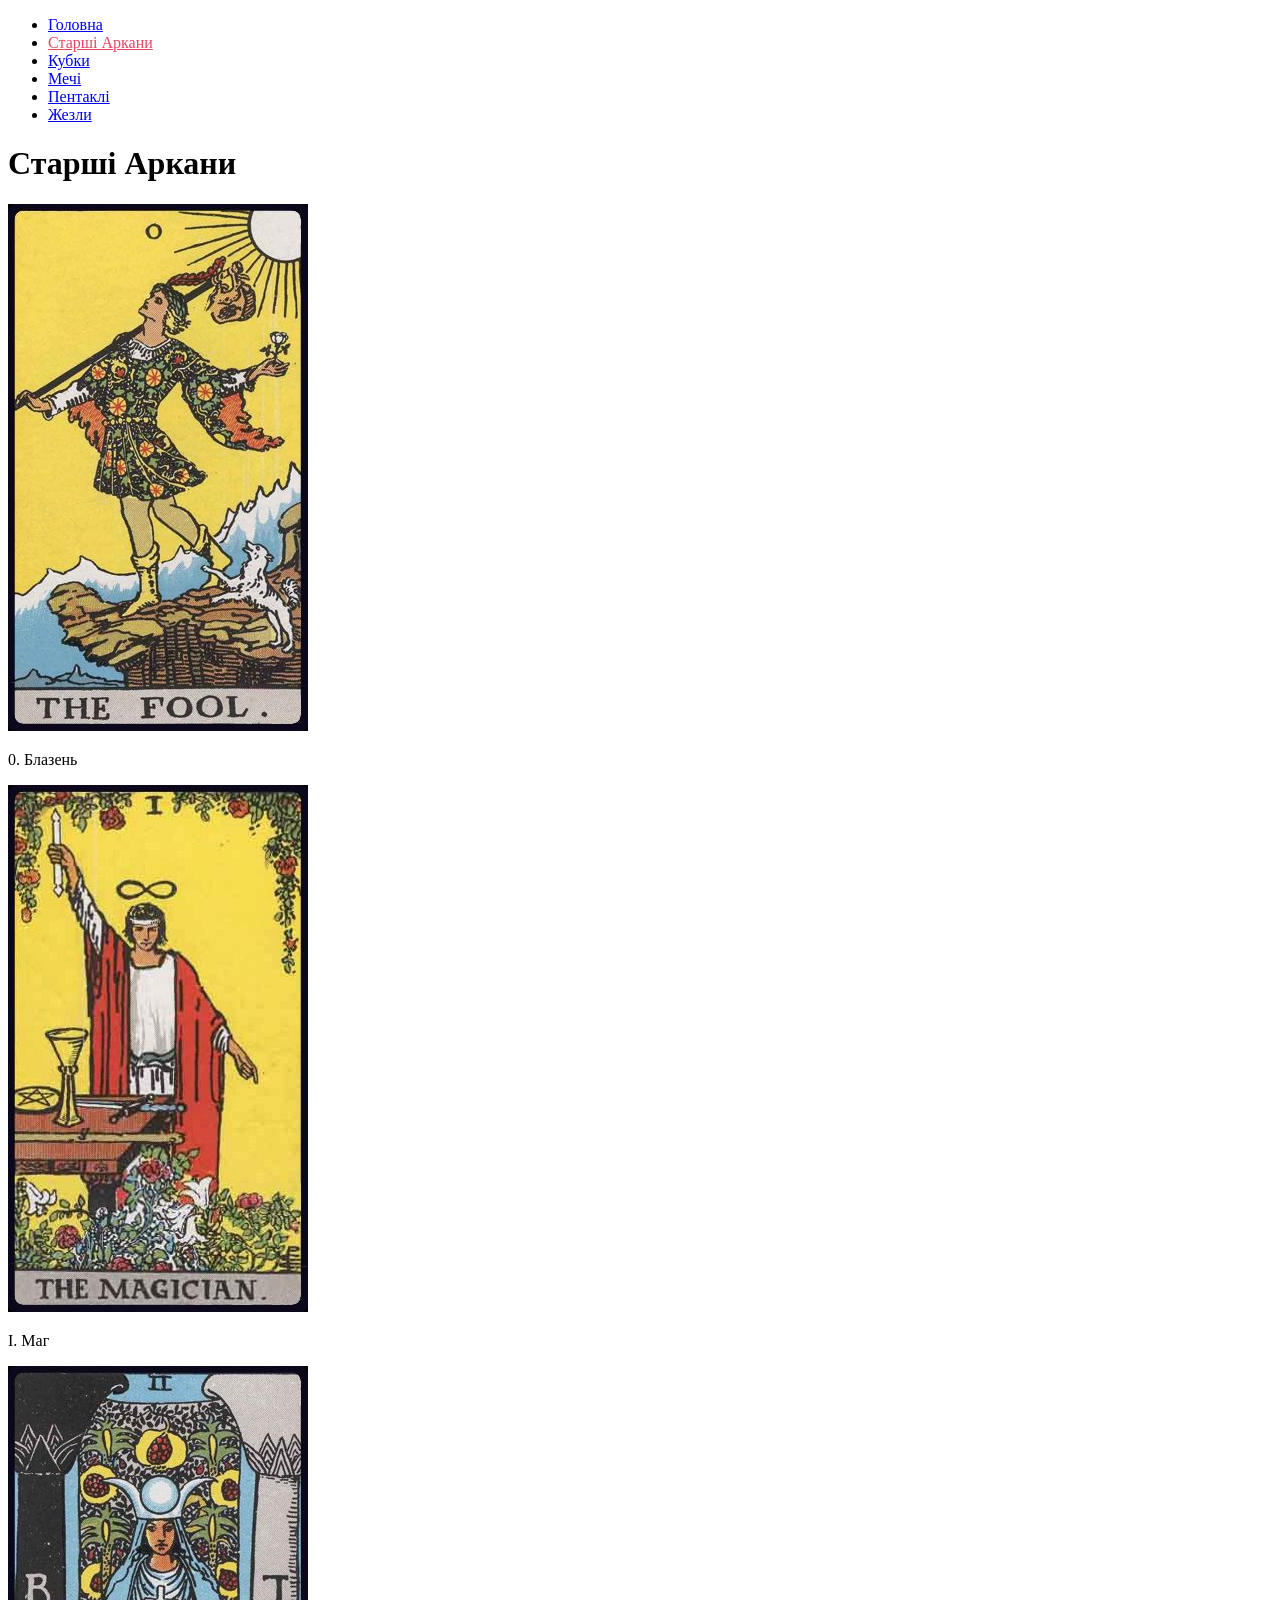
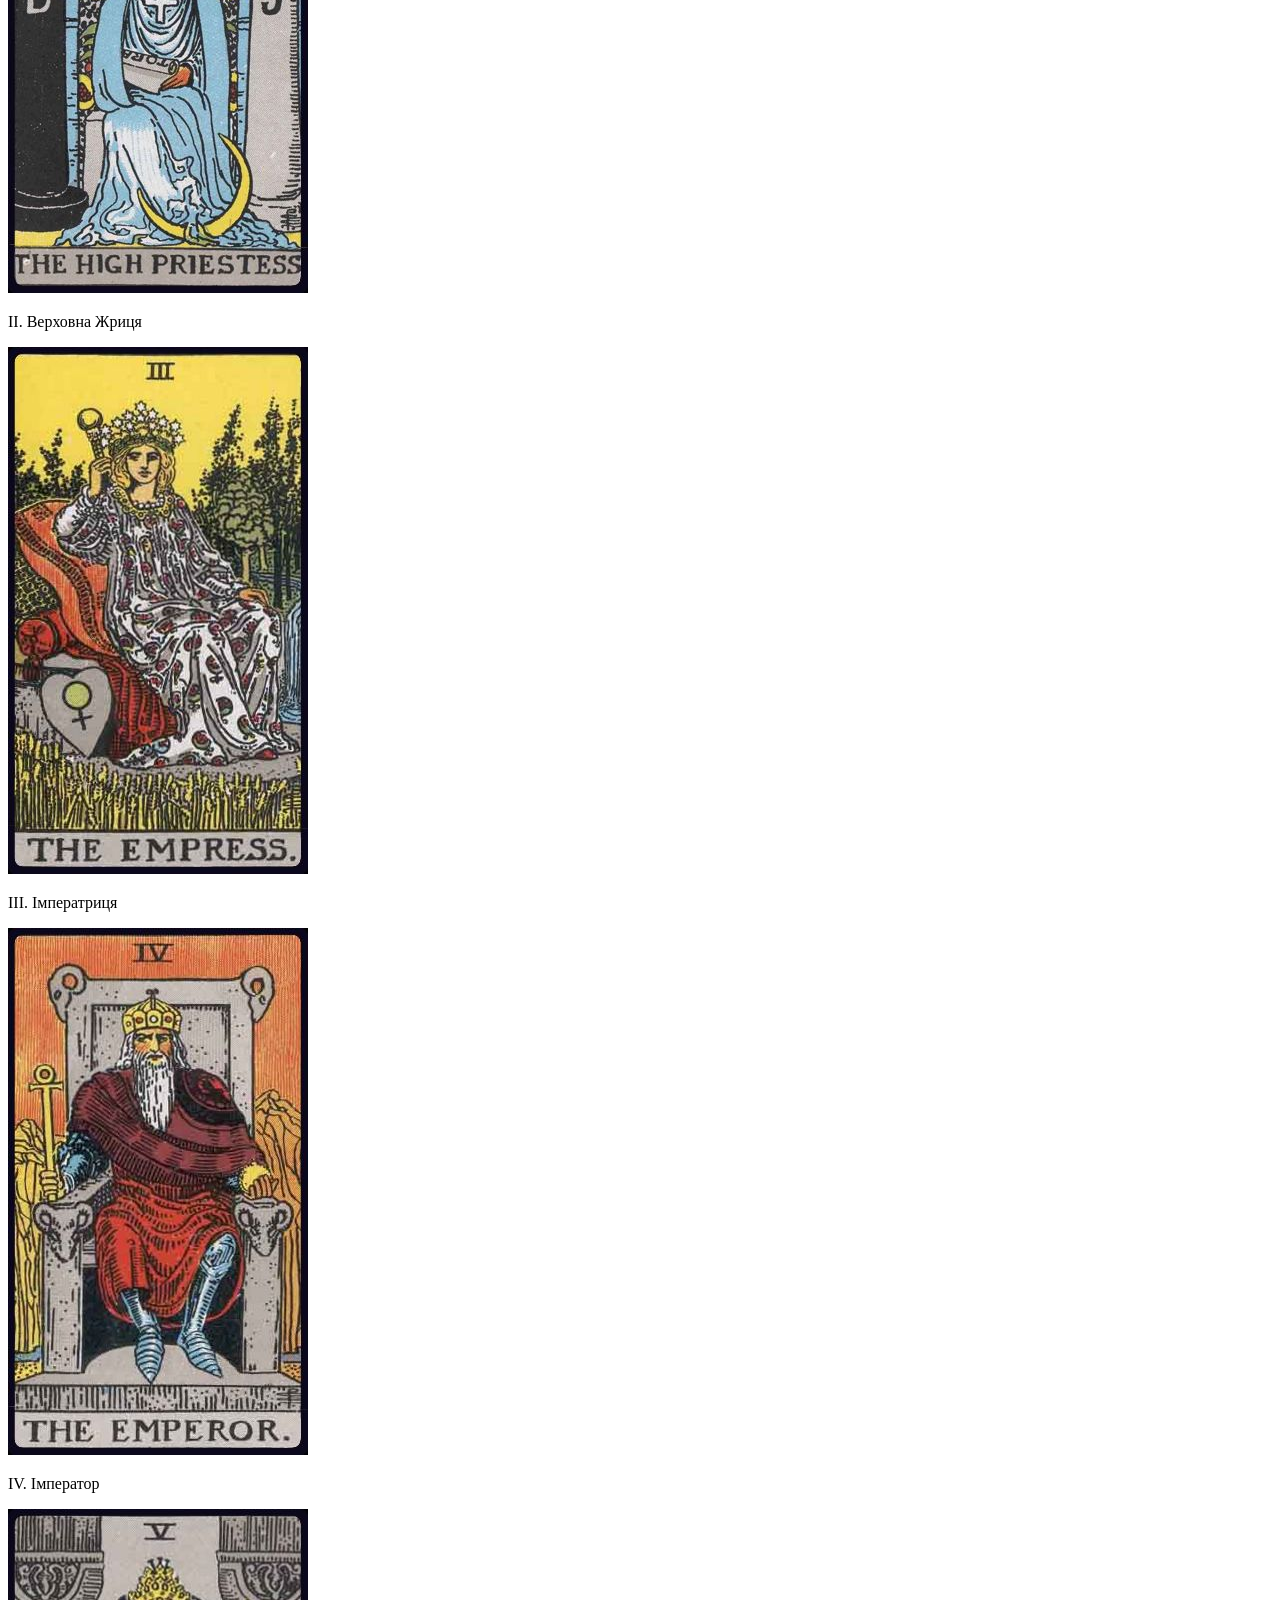
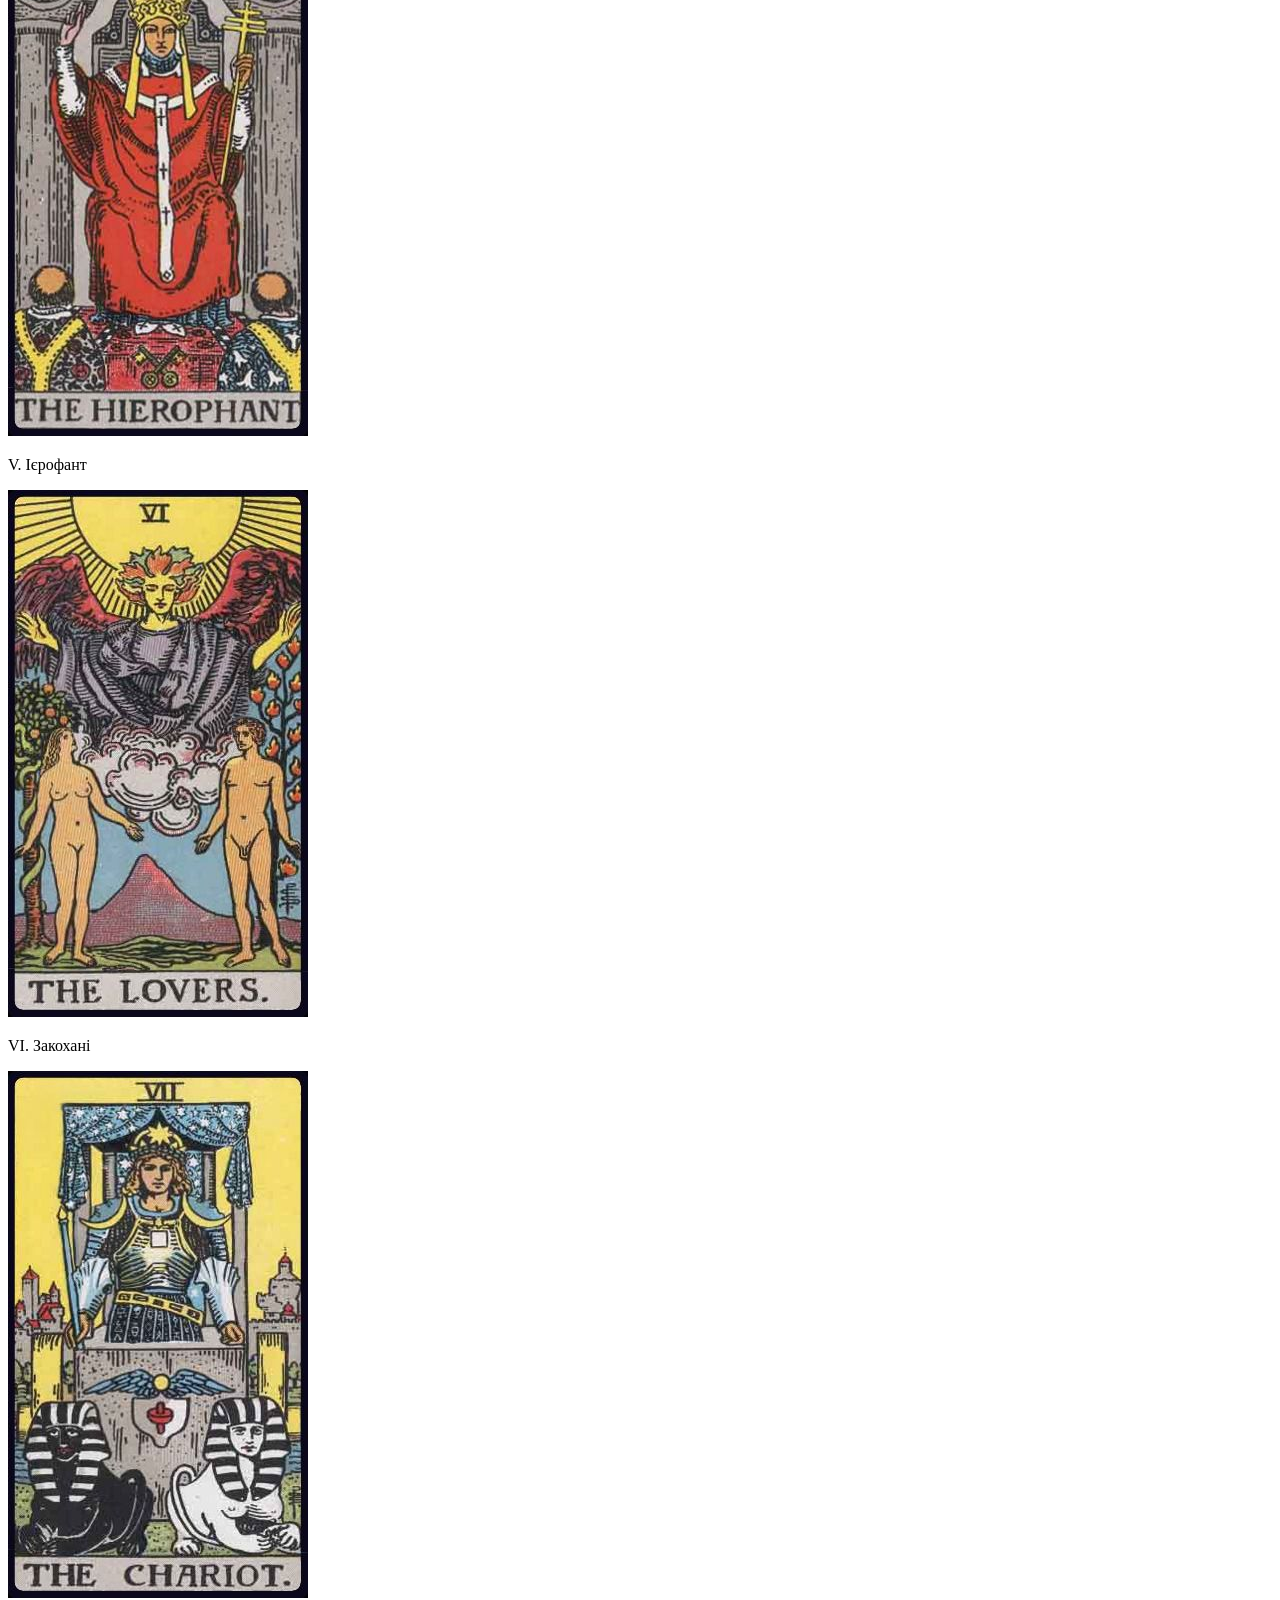
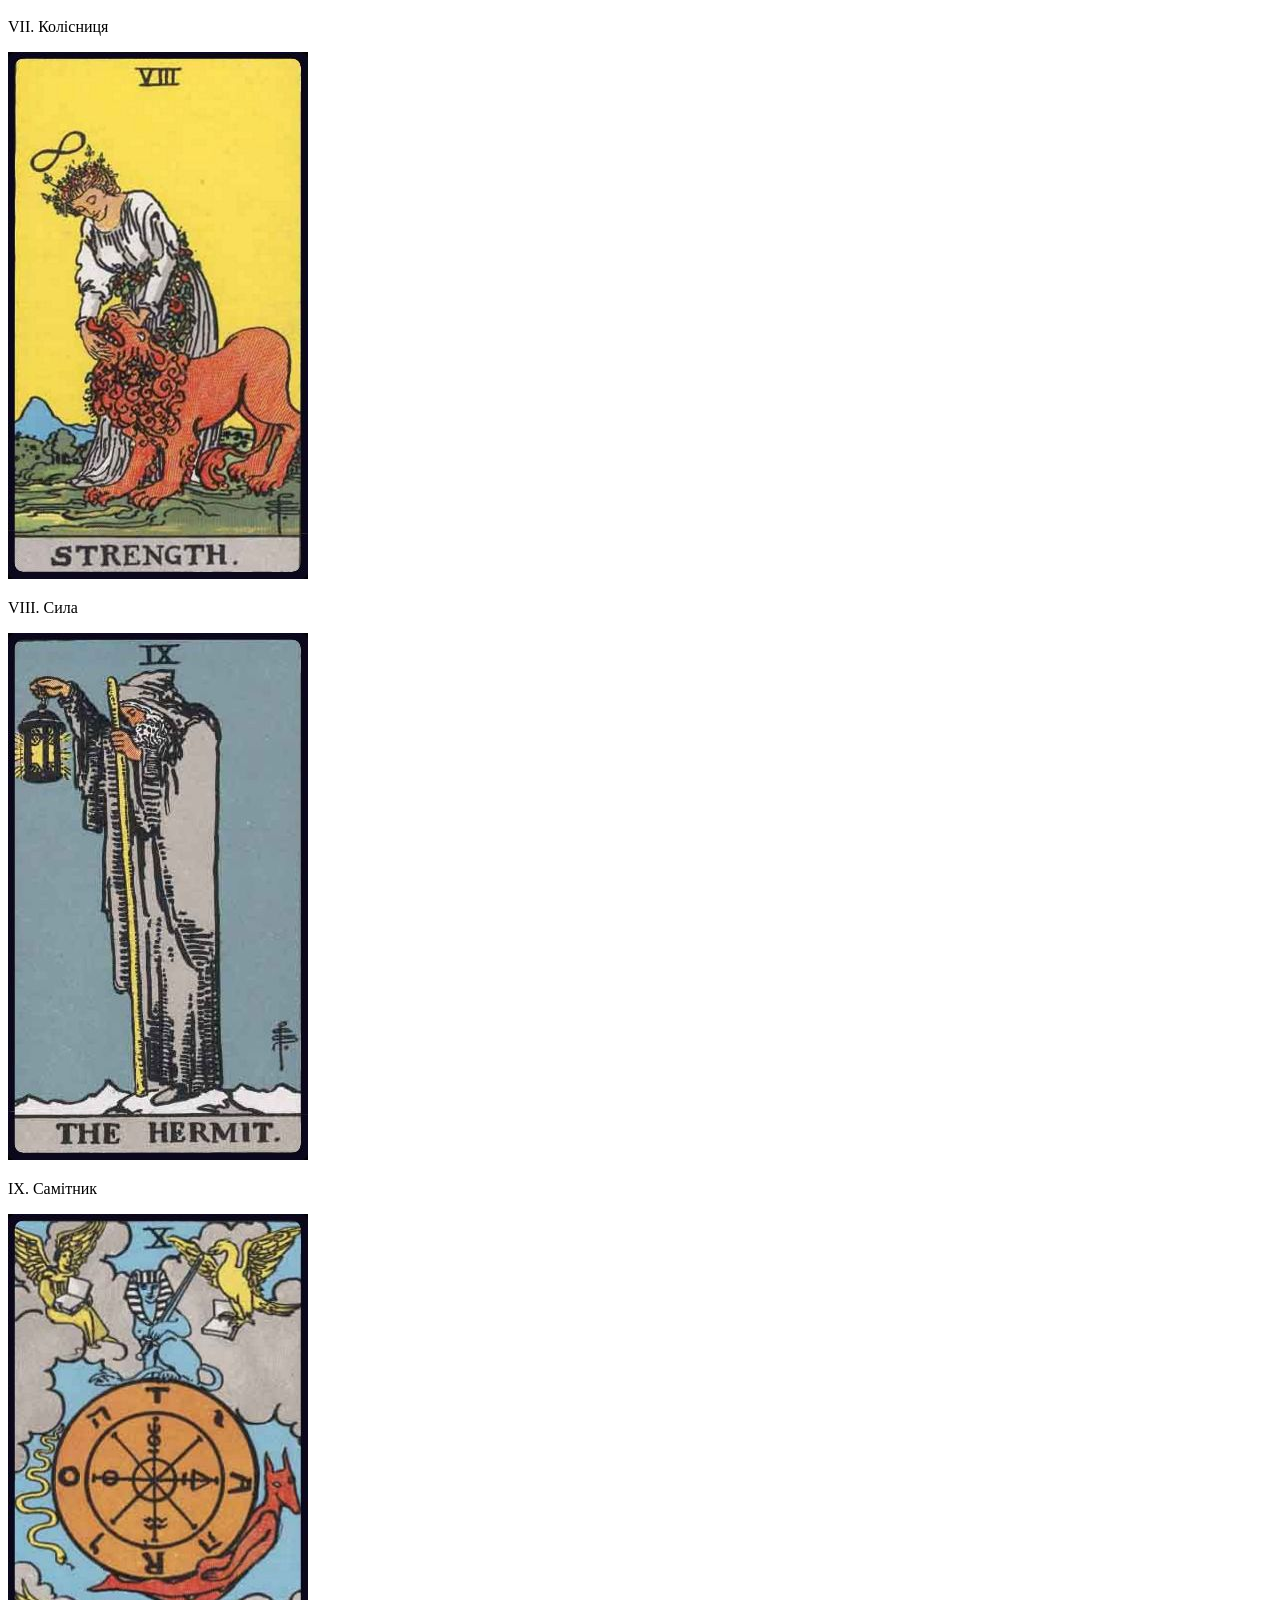
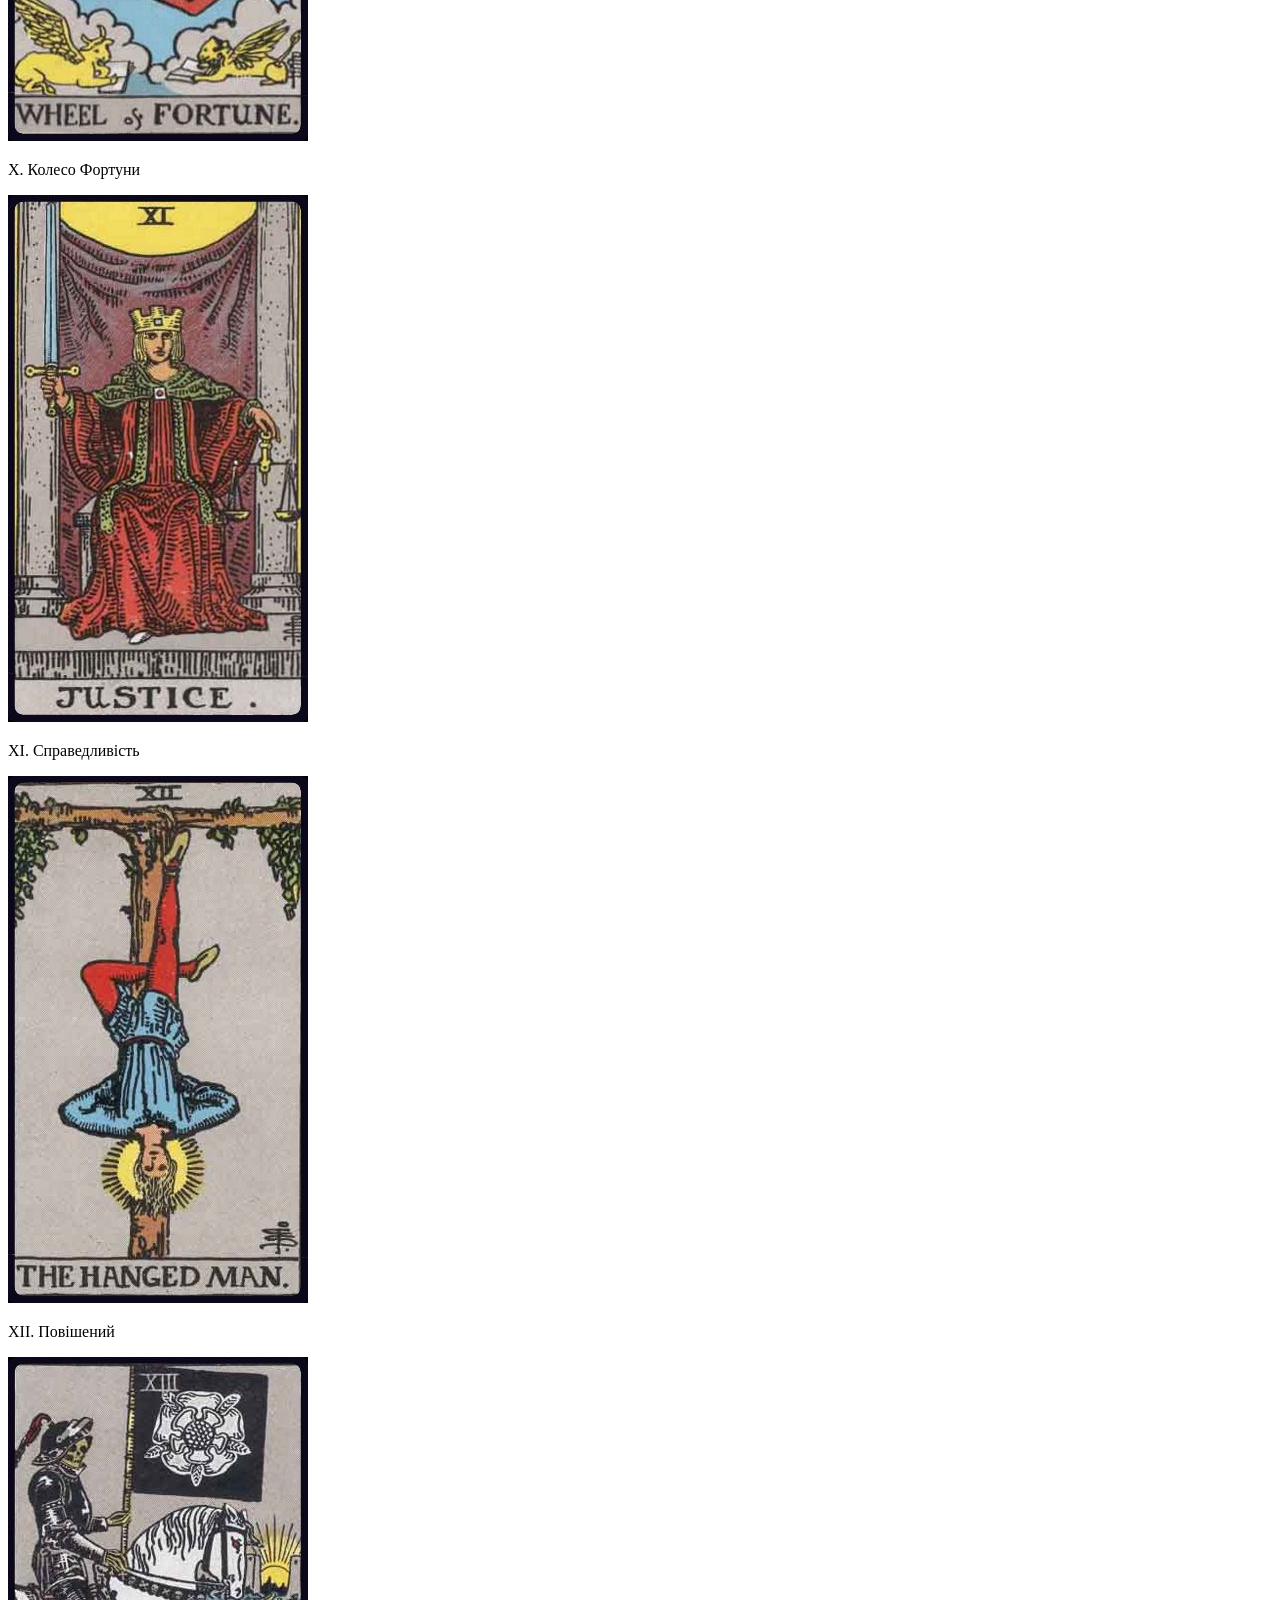
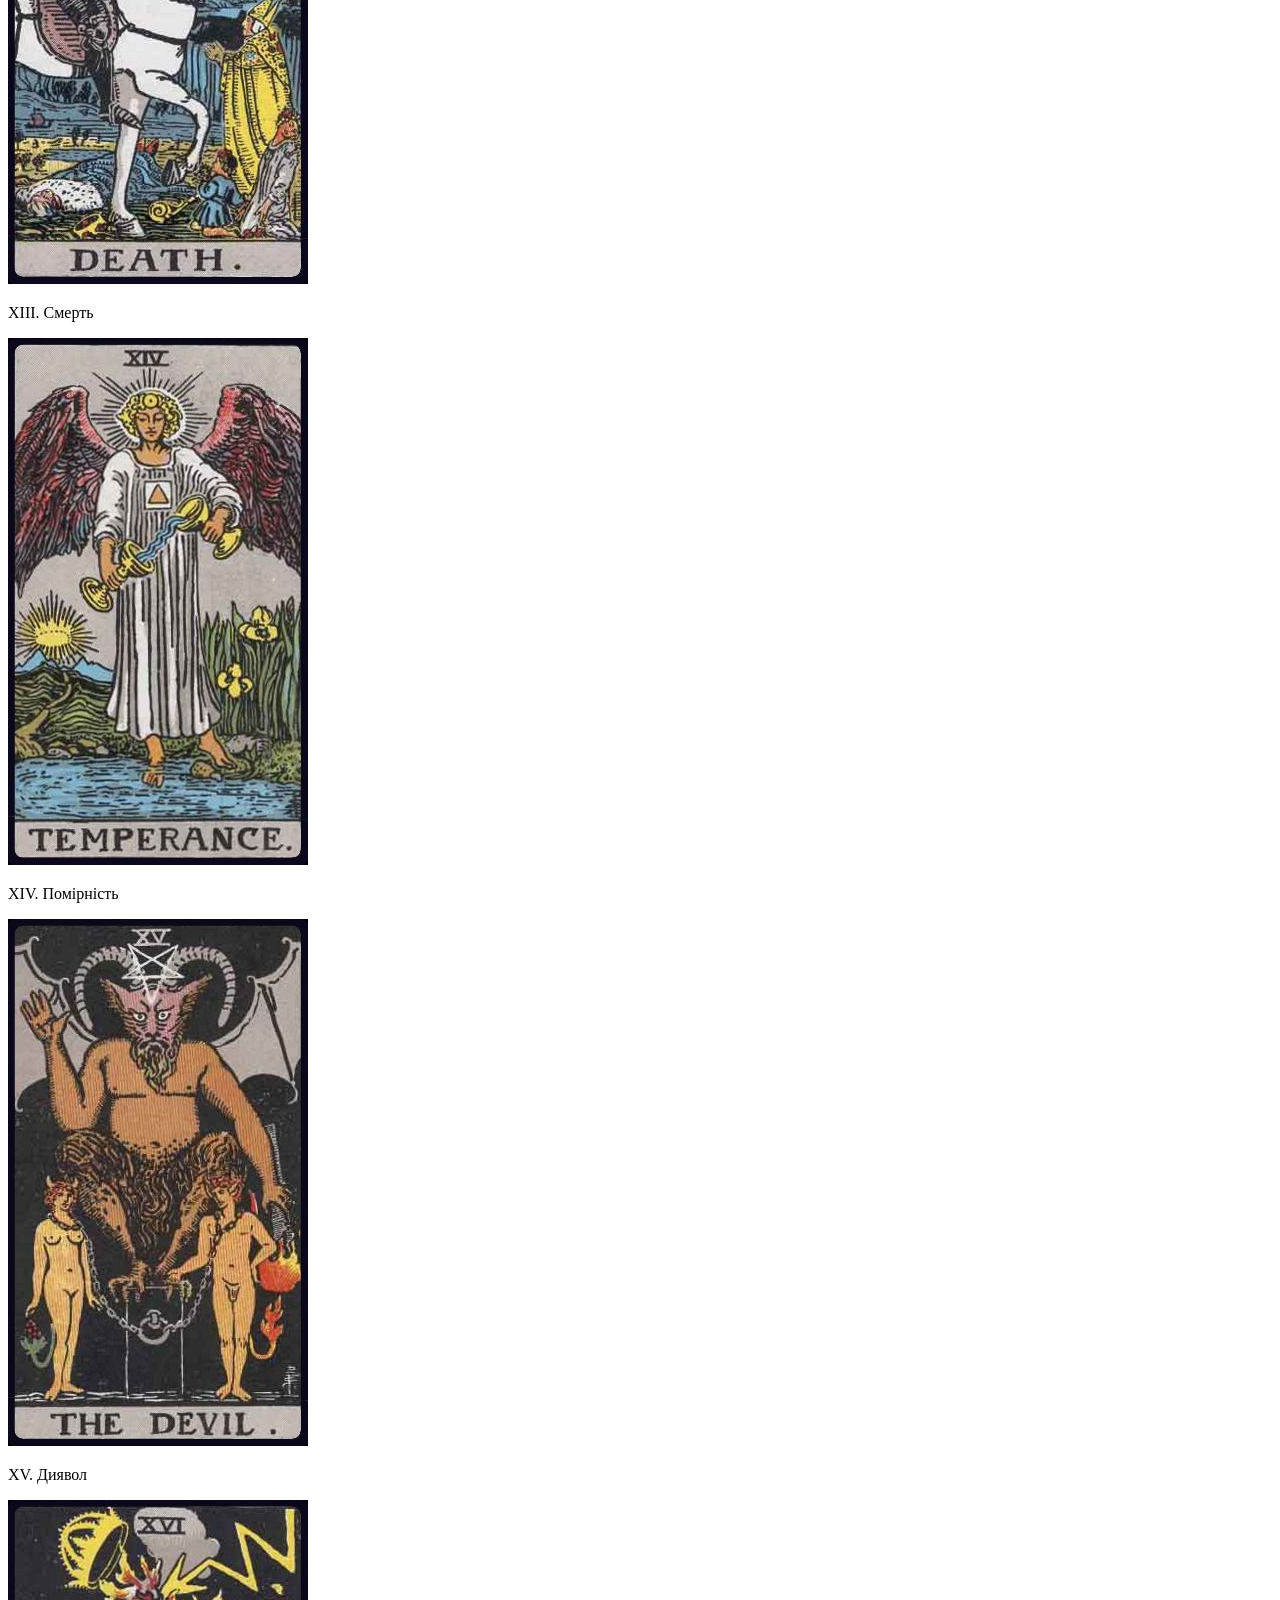
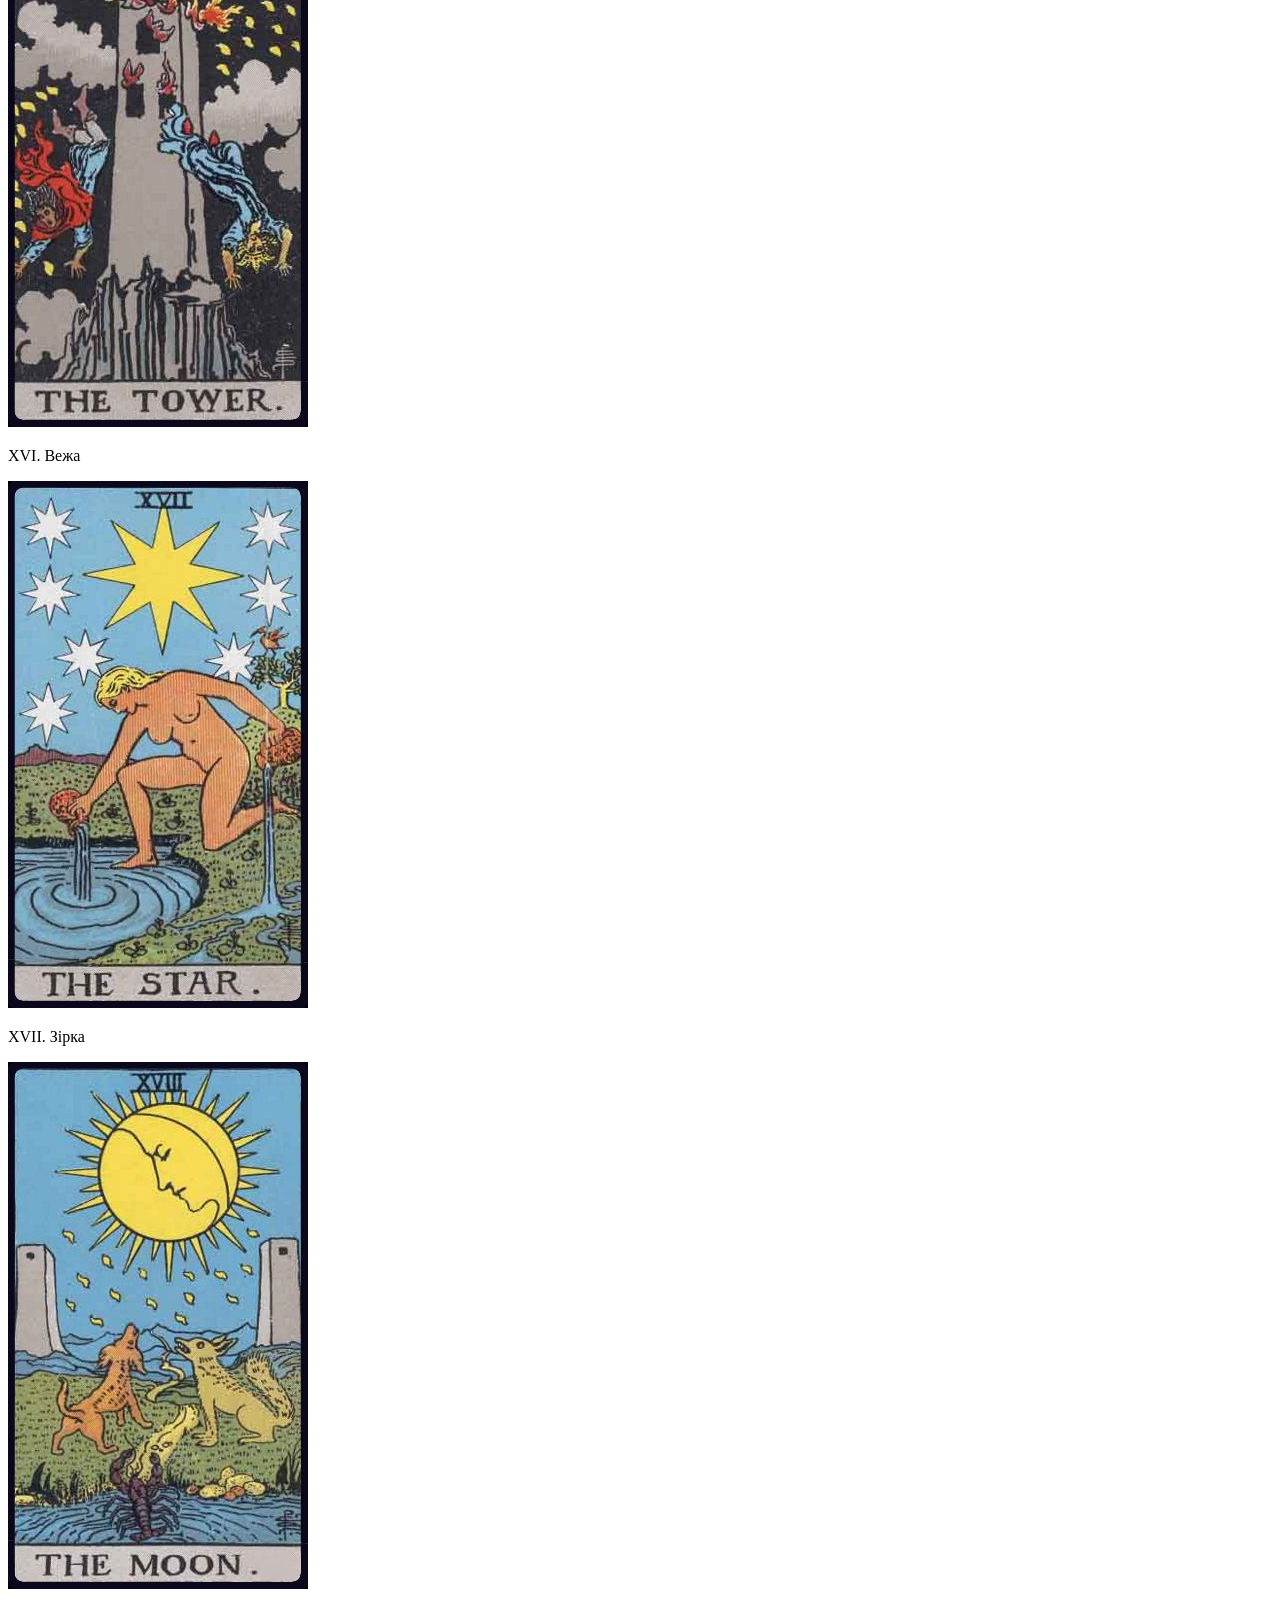
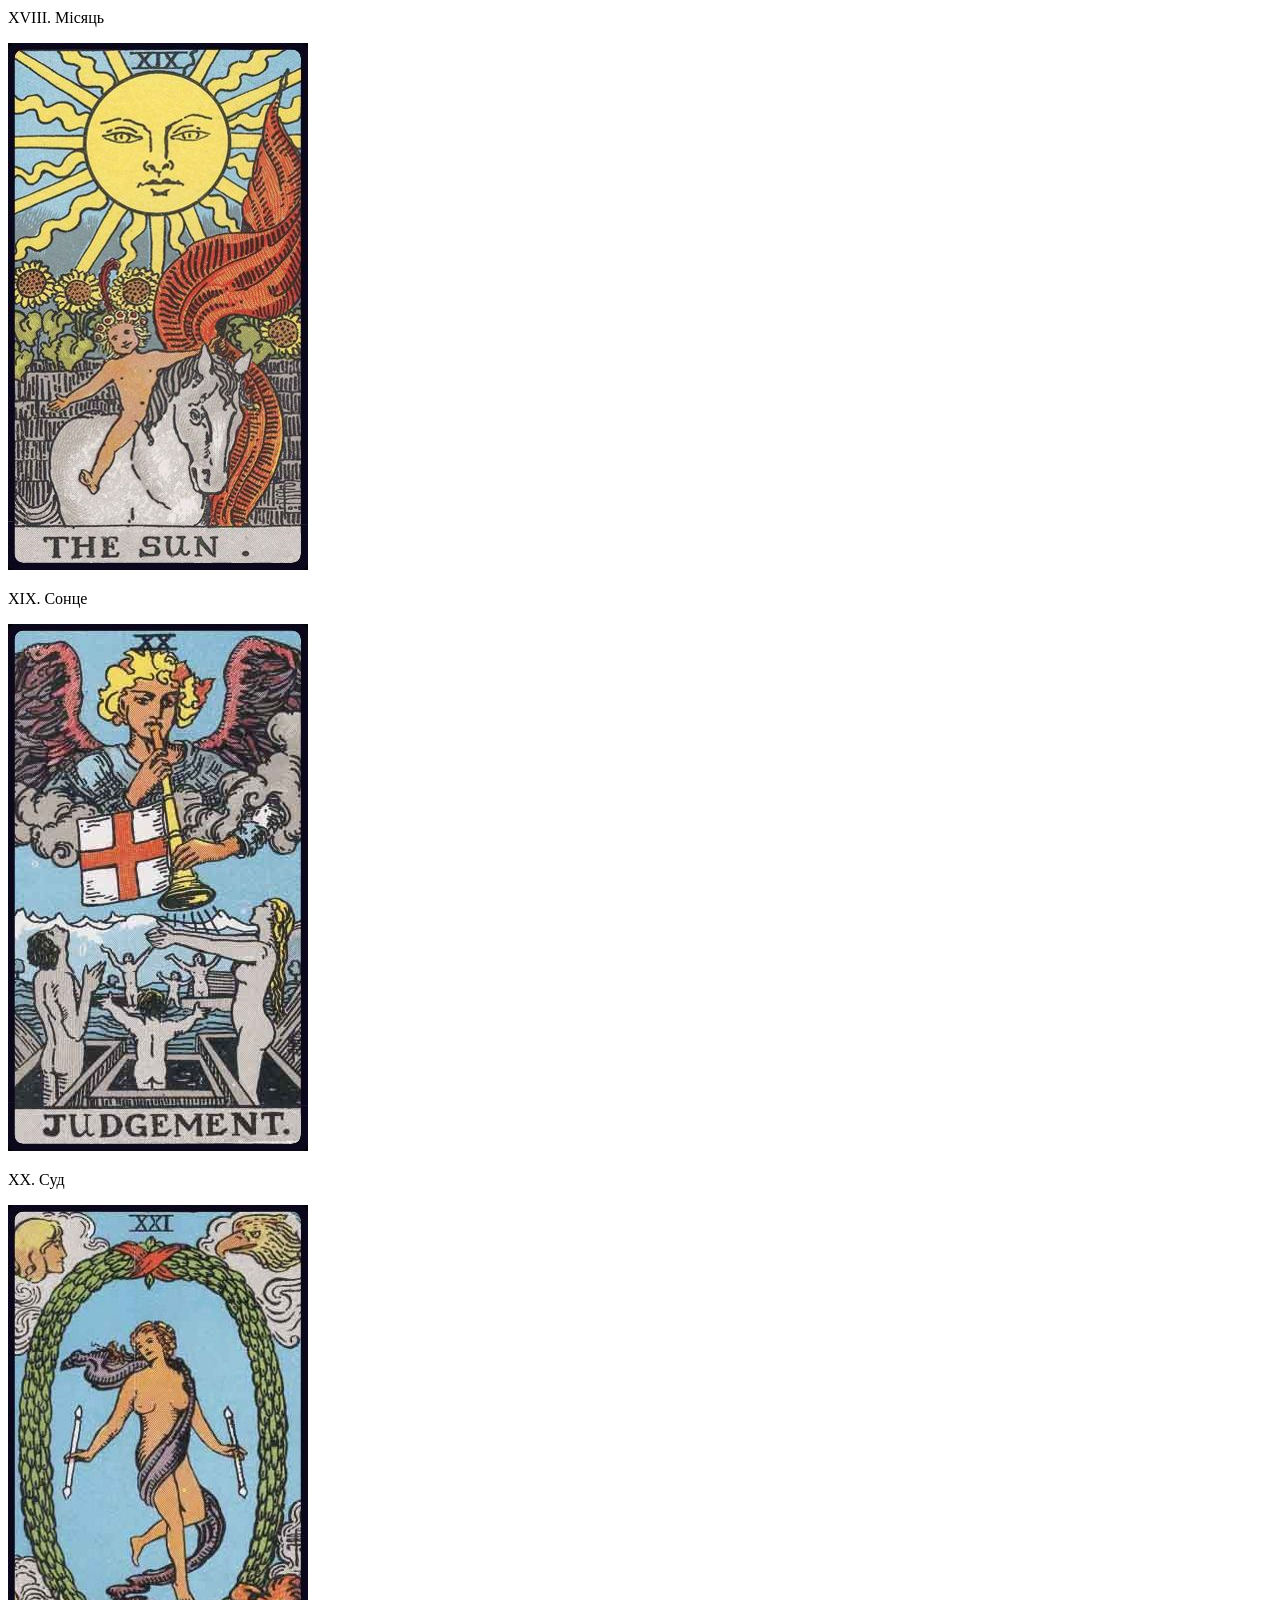
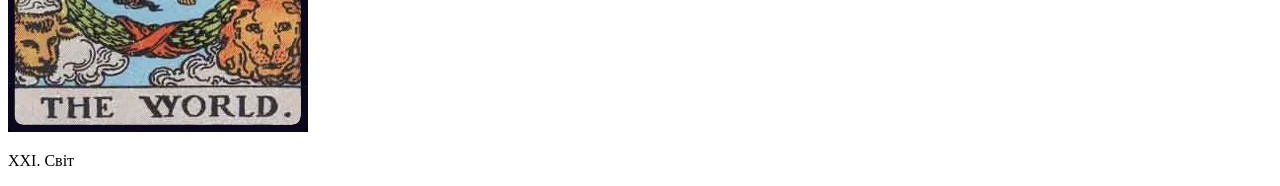
==== arcana.html @ 53e096b0 "Initial commit - Tarot website UI" ====
<!DOCTYPE html>
<html lang="uk">
<head>
    <meta charset="UTF-8">
    <meta name="viewport" content="width=device-width, initial-scale=1.0">
    <title>Старші Аркани - Галерея</title>
</head>
<body class="gallery-page">

    <nav>
        <ul class="nav-list">
            <li><a href="index.html">Головна</a></li>
            <li><a href="arcana.html" style="color: #e94560;">Старші Аркани</a></li>
            <li><a href="cups.html">Кубки</a></li>
            <li><a href="swords.html">Мечі</a></li>
            <li><a href="pentacles.html">Пентаклі</a></li>
            <li><a href="wands.html">Жезли</a></li>
        </ul>
    </nav>

    <h1 class="card-title">Старші Аркани</h1>

    <div class="gallery-grid">
        <div class="card">
            <img src="Cards/00-TheFool.jpg" alt="Блазень">
            <p>0. Блазень</p>
        </div>
        <div class="card">
            <img src="Cards/01-TheMagician.jpg" alt="Маг">
            <p>I. Маг</p>
        </div>
        <div class="card">
            <img src="Cards/02-TheHighPriestess.jpg" alt="Верховна Жриця">
            <p>II. Верховна Жриця</p>
        </div>
        <div class="card">
            <img src="Cards/03-TheEmpress.jpg" alt="Імператриця">
            <p>III. Імператриця</p>
        </div>
        <div class="card">
            <img src="Cards/04-TheEmperor.jpg" alt="Імператор">
            <p>IV. Імператор</p>
        </div>
        <div class="card">
            <img src="Cards/05-TheHierophant.jpg" alt="Ієрофант">
            <p>V. Ієрофант</p>
        </div>
        <div class="card">
            <img src="Cards/06-TheLovers.jpg" alt="Закохані">
            <p>VI. Закохані</p>
        </div>
        <div class="card">
            <img src="Cards/07-TheChariot.jpg" alt="Колісниця">
            <p>VII. Колісниця</p>
        </div>
        <div class="card">
            <img src="Cards/08-Strength.jpg" alt="Сила">
            <p>VIII. Сила</p>
        </div>
        <div class="card">
            <img src="Cards/09-TheHermit.jpg" alt="Самітник">
            <p>IX. Самітник</p>
        </div>
        <div class="card">
            <img src="Cards/10-WheelOfFortune.jpg" alt="Колесо Фортуни">
            <p>X. Колесо Фортуни</p>
        </div>
        <div class="card">
            <img src="Cards/11-Justice.jpg" alt="Справедливість">
            <p>XI. Справедливість</p>
        </div>
        <div class="card">
            <img src="Cards/12-TheHangedMan.jpg" alt="Повішений">
            <p>XII. Повішений</p>
        </div>
        <div class="card">
            <img src="Cards/13-Death.jpg" alt="Смерть">
            <p>XIII. Смерть</p>
        </div>
        <div class="card">
            <img src="Cards/14-Temperance.jpg" alt="Помірність">
            <p>XIV. Помірність</p>
        </div>
        <div class="card">
            <img src="Cards/15-TheDevil.jpg" alt="Диявол">
            <p>XV. Диявол</p>
        </div>
        <div class="card">
            <img src="Cards/16-TheTower.jpg" alt="Вежа">
            <p>XVI. Вежа</p>
        </div>
        <div class="card">
            <img src="Cards/17-TheStar.jpg" alt="Зірка">
            <p>XVII. Зірка</p>
        </div>
        <div class="card">
            <img src="Cards/18-TheMoon.jpg" alt="Місяць">
            <p>XVIII. Місяць</p>
        </div>
        <div class="card">
            <img src="Cards/19-TheSun.jpg" alt="Сонце">
            <p>XIX. Сонце</p>
        </div>
        <div class="card">
            <img src="Cards/20-Judgement.jpg" alt="Суд">
            <p>XX. Суд</p>
        </div>
        <div class="card">
            <img src="Cards/21-TheWorld.jpg" alt="Світ">
            <p>XXI. Світ</p>
        </div>
    </div>
</body>
</html>
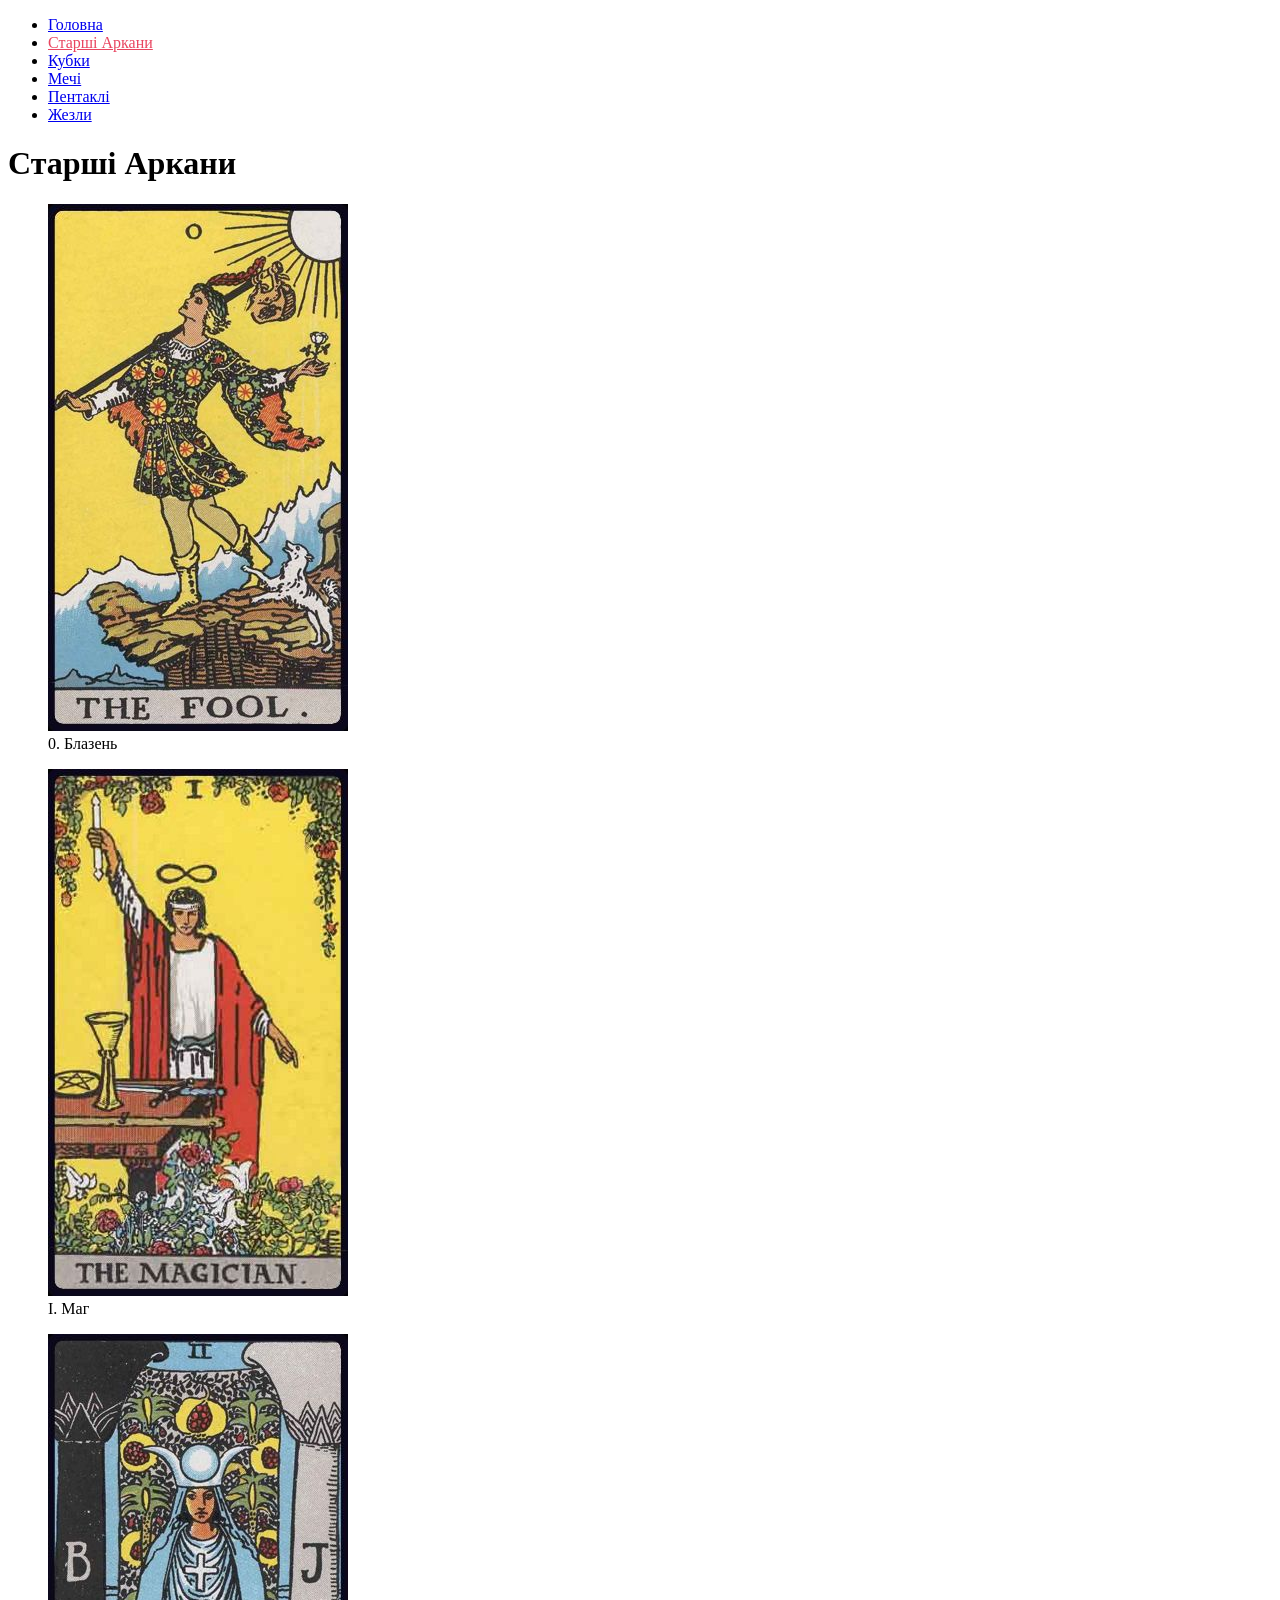
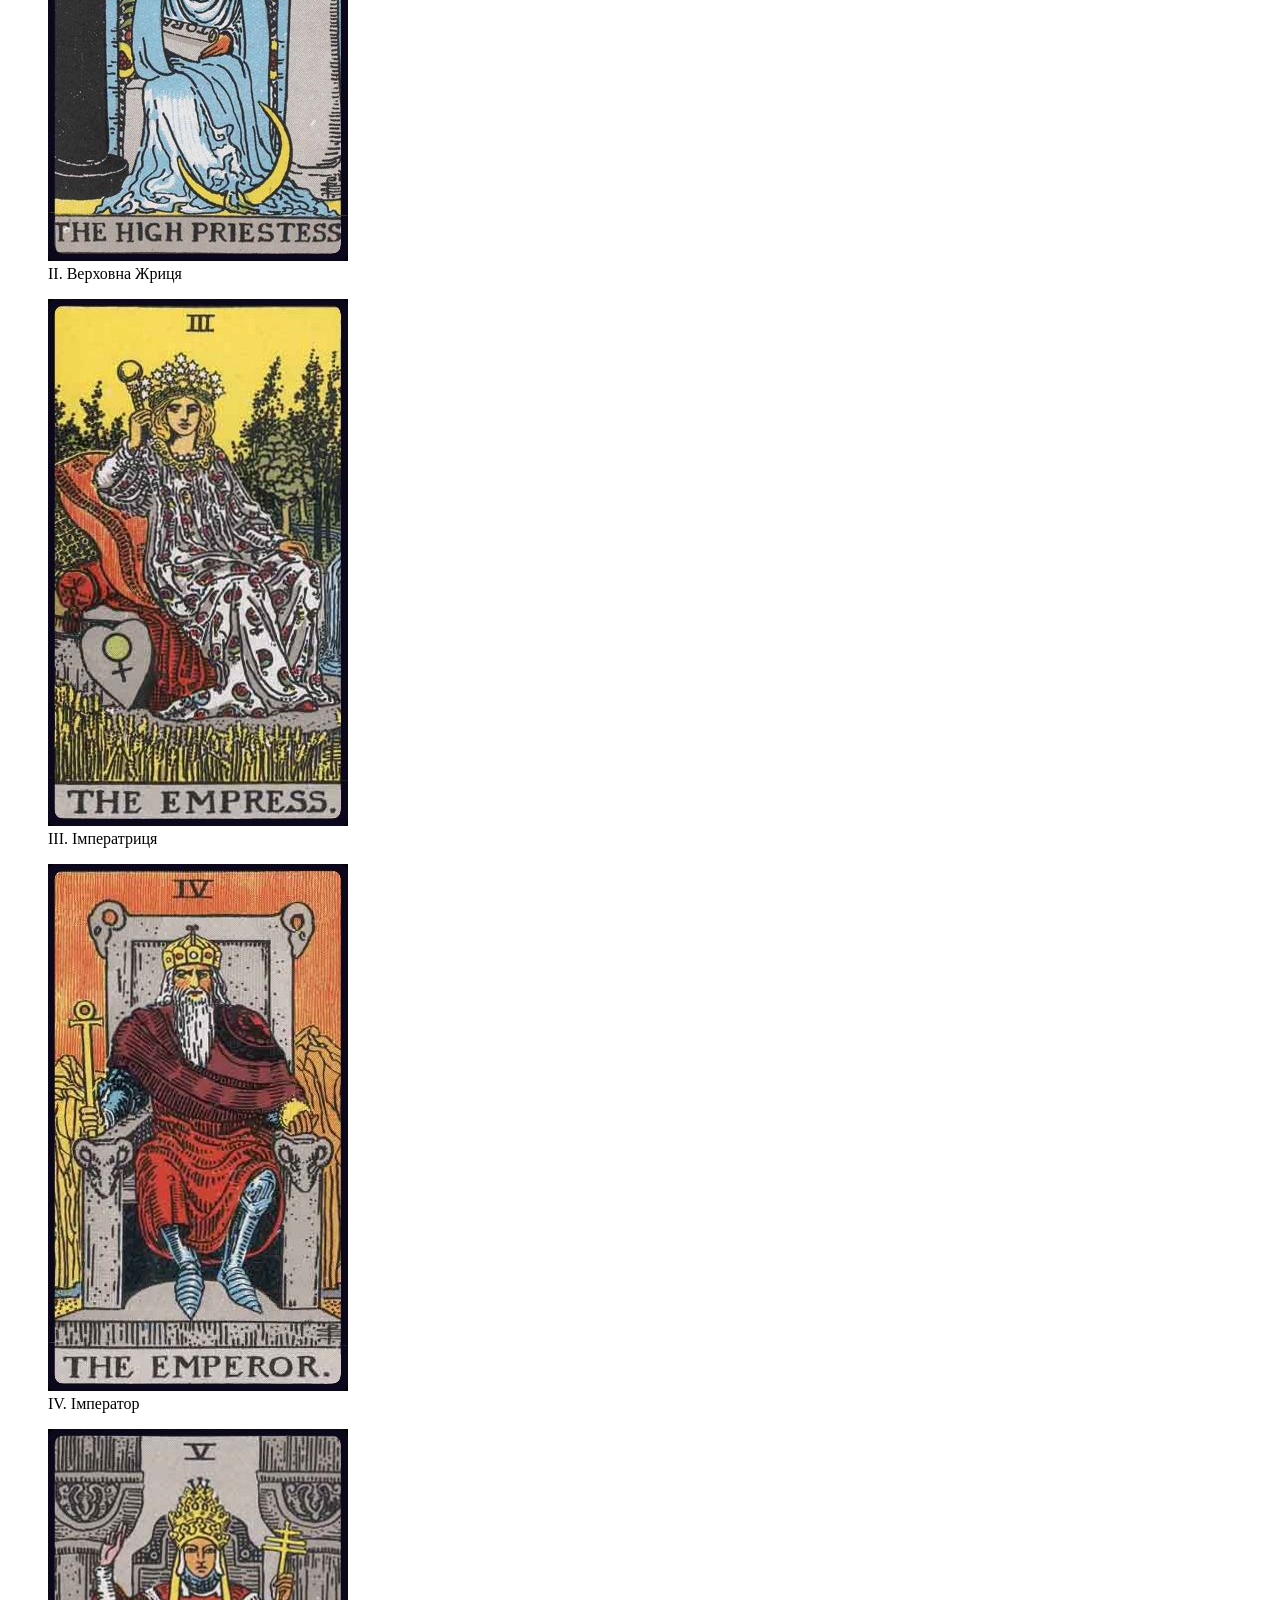
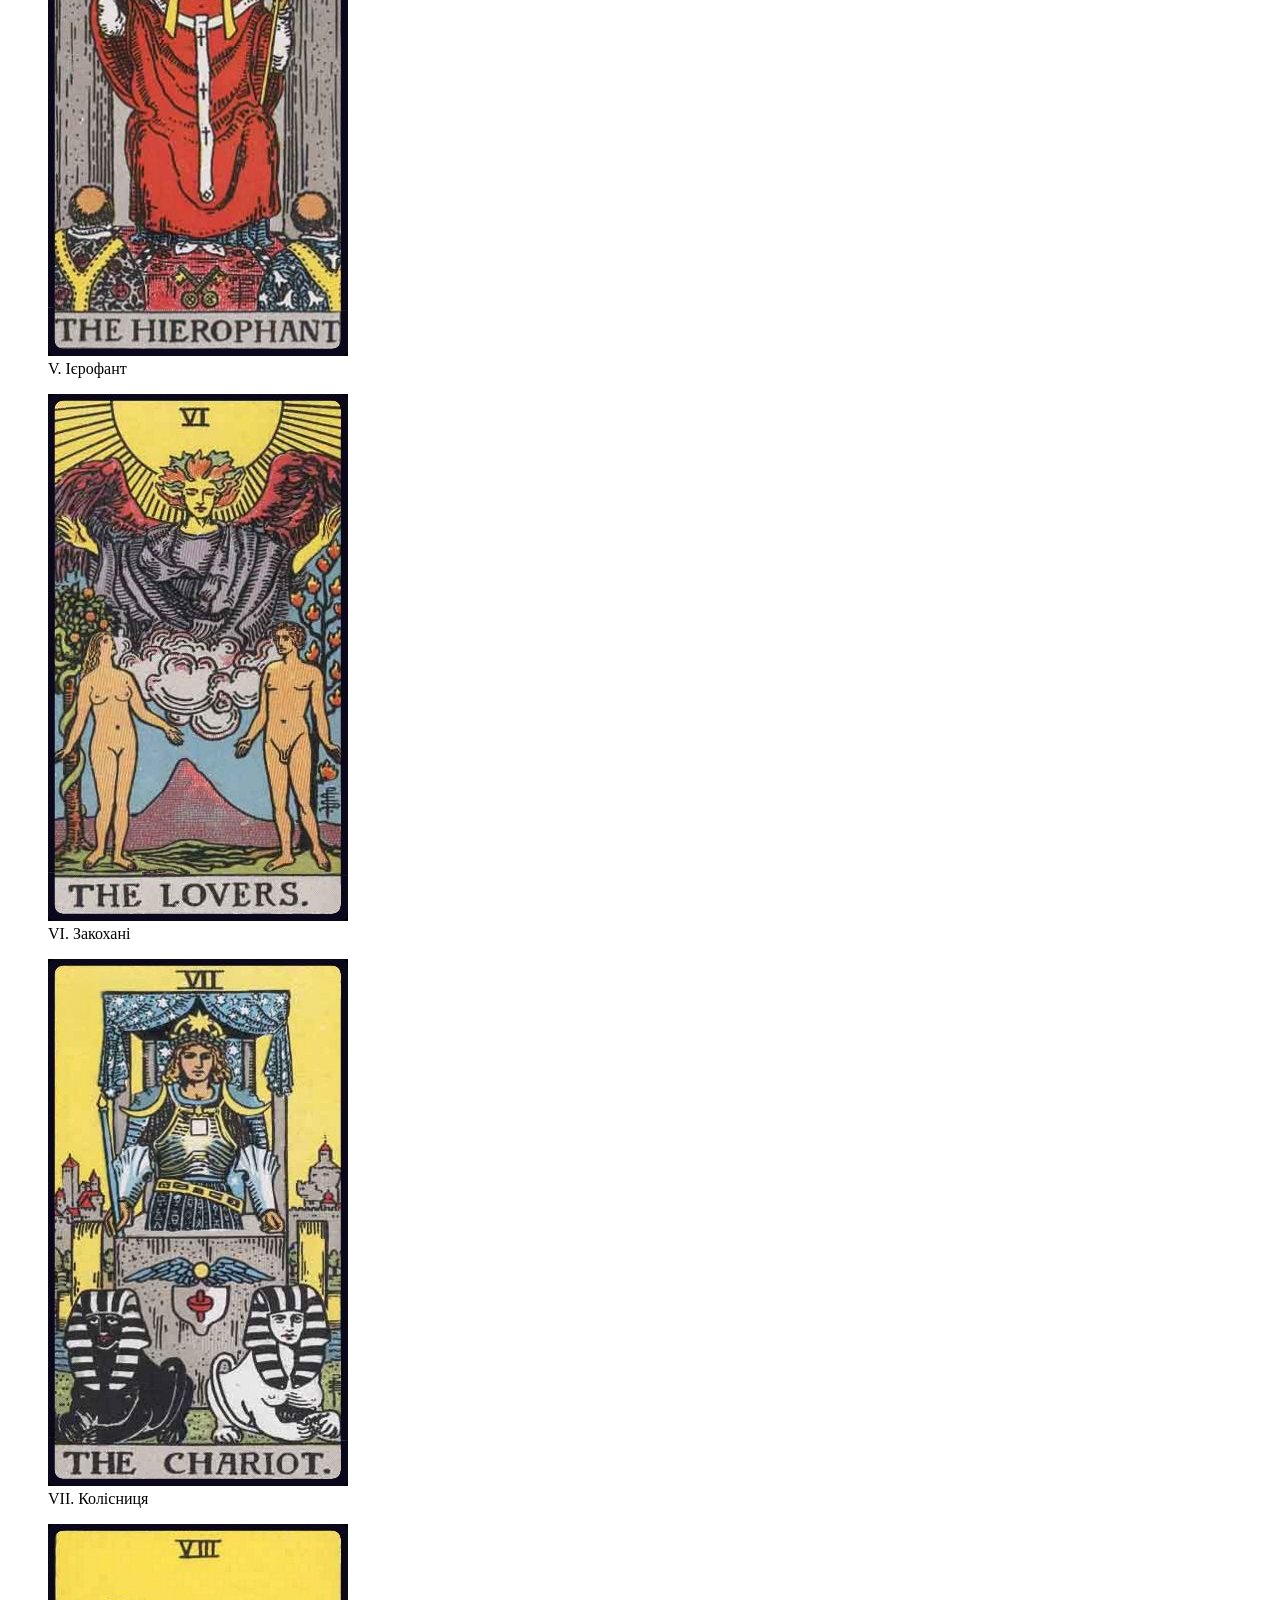
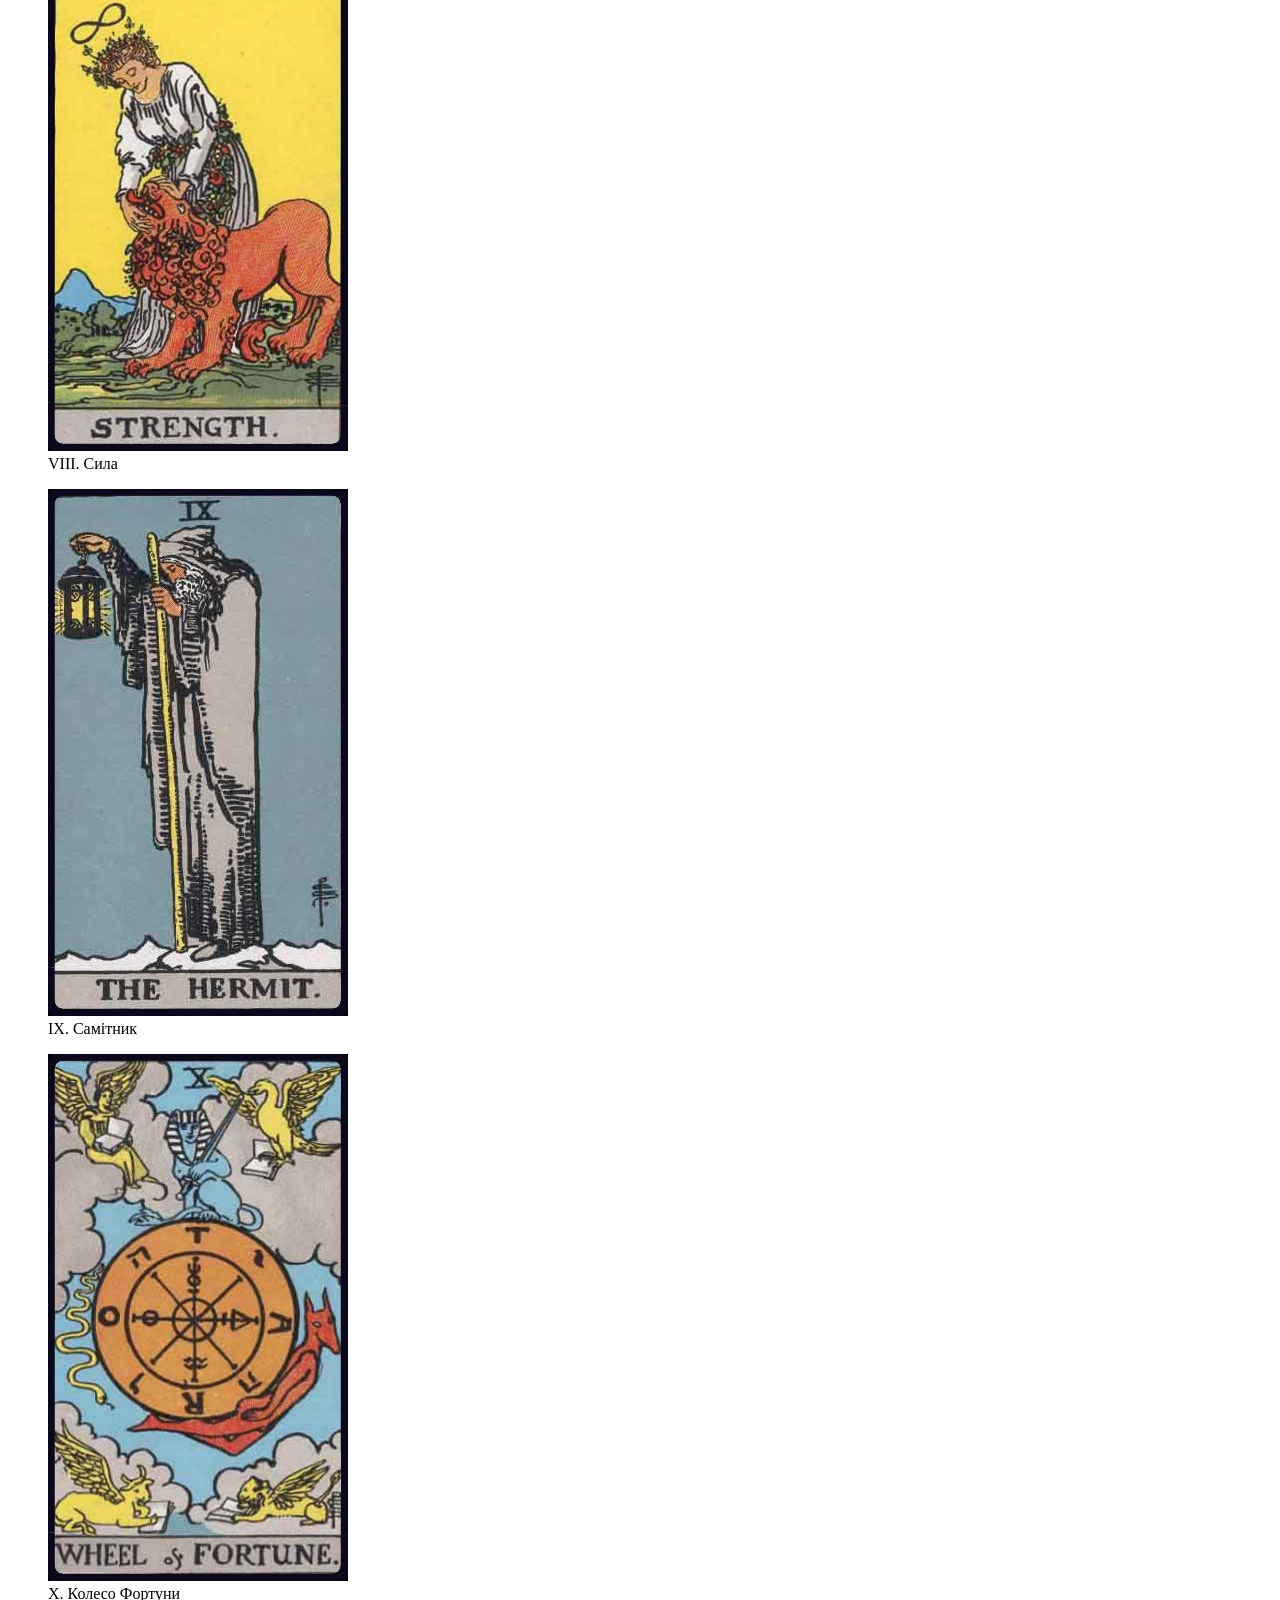
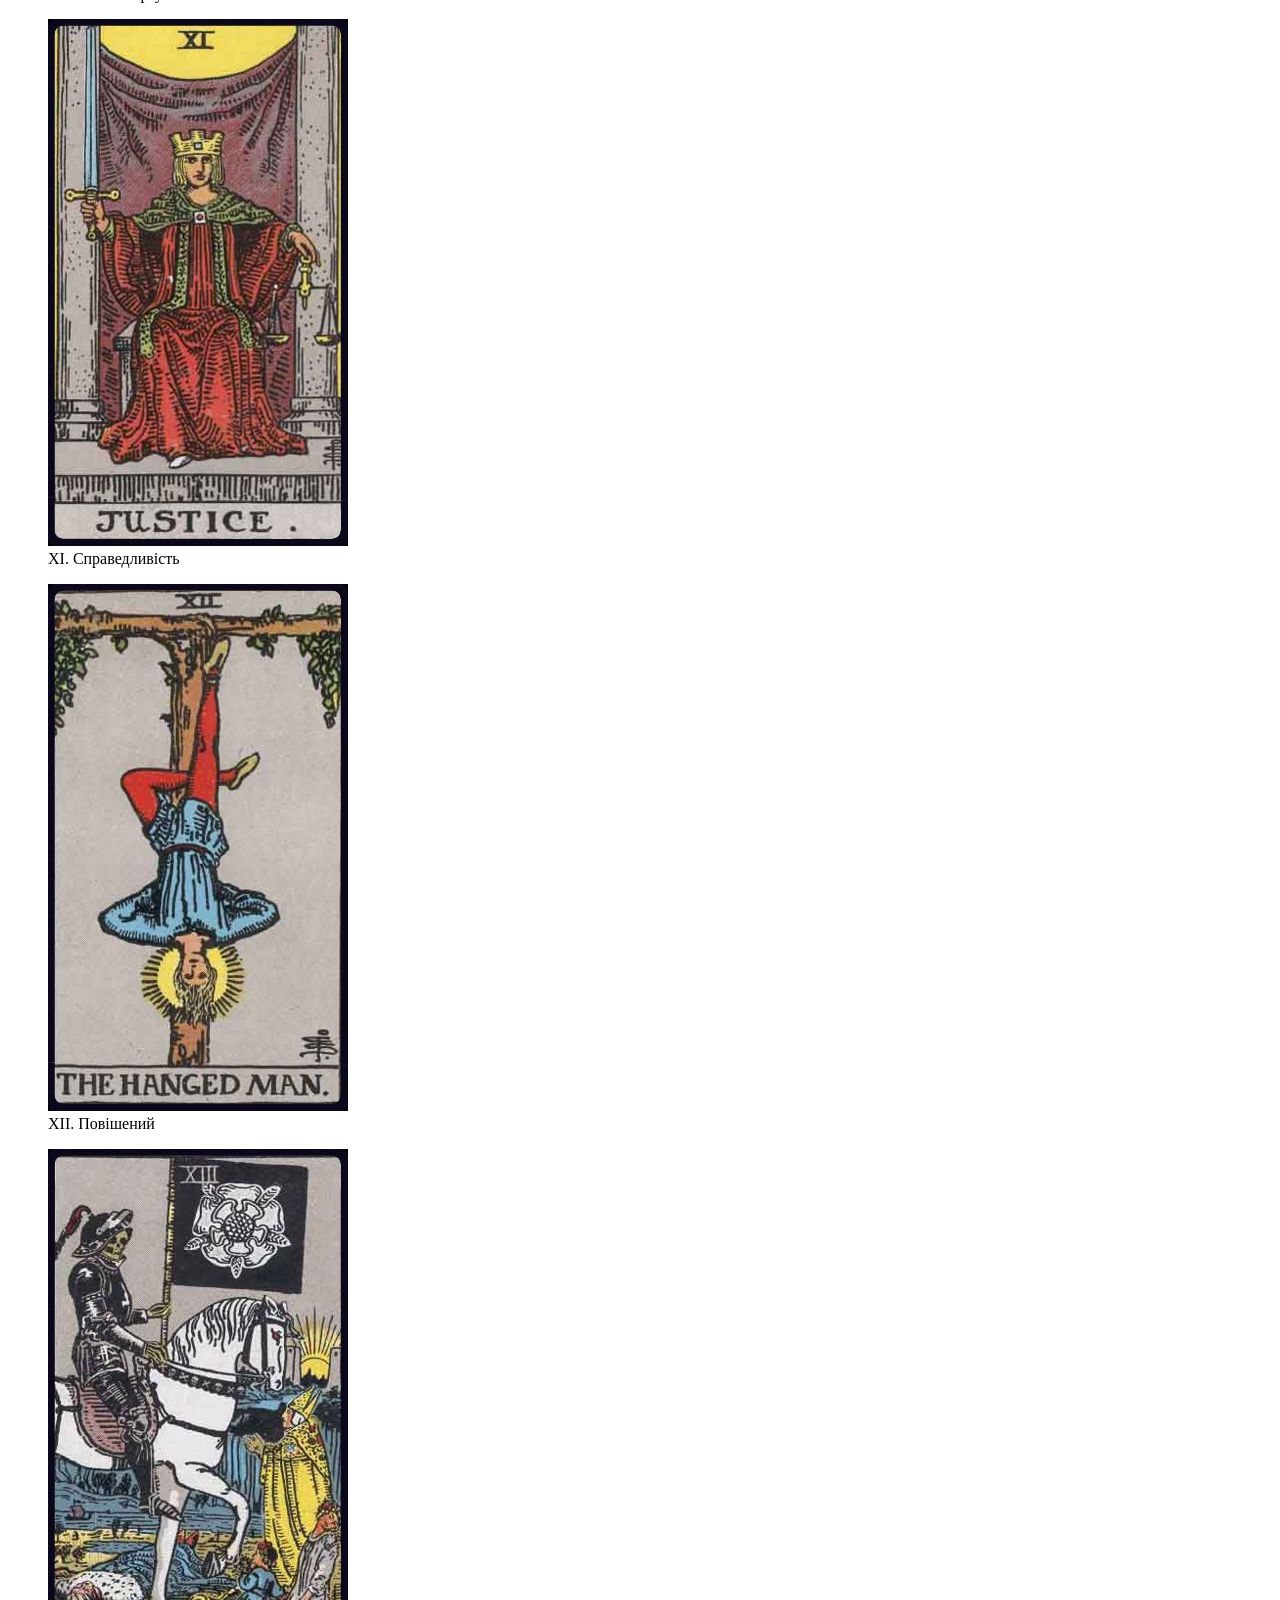
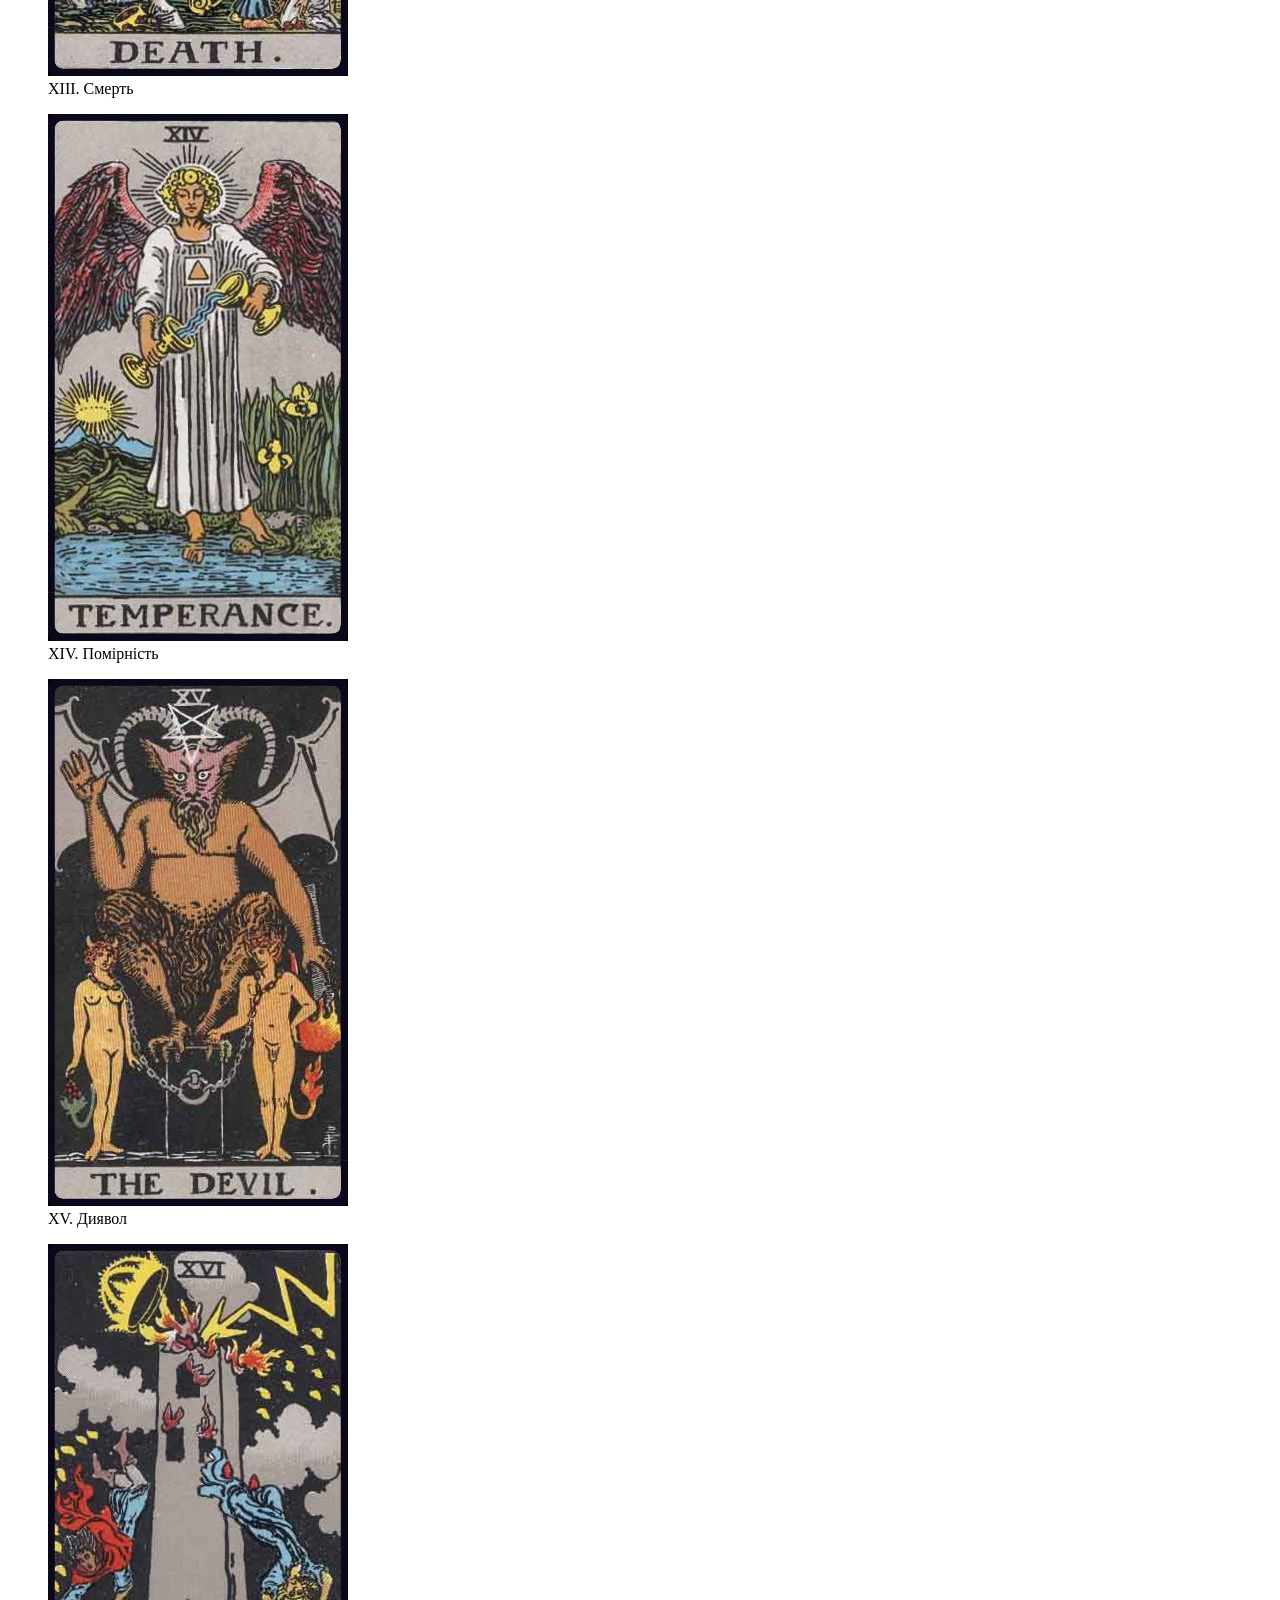
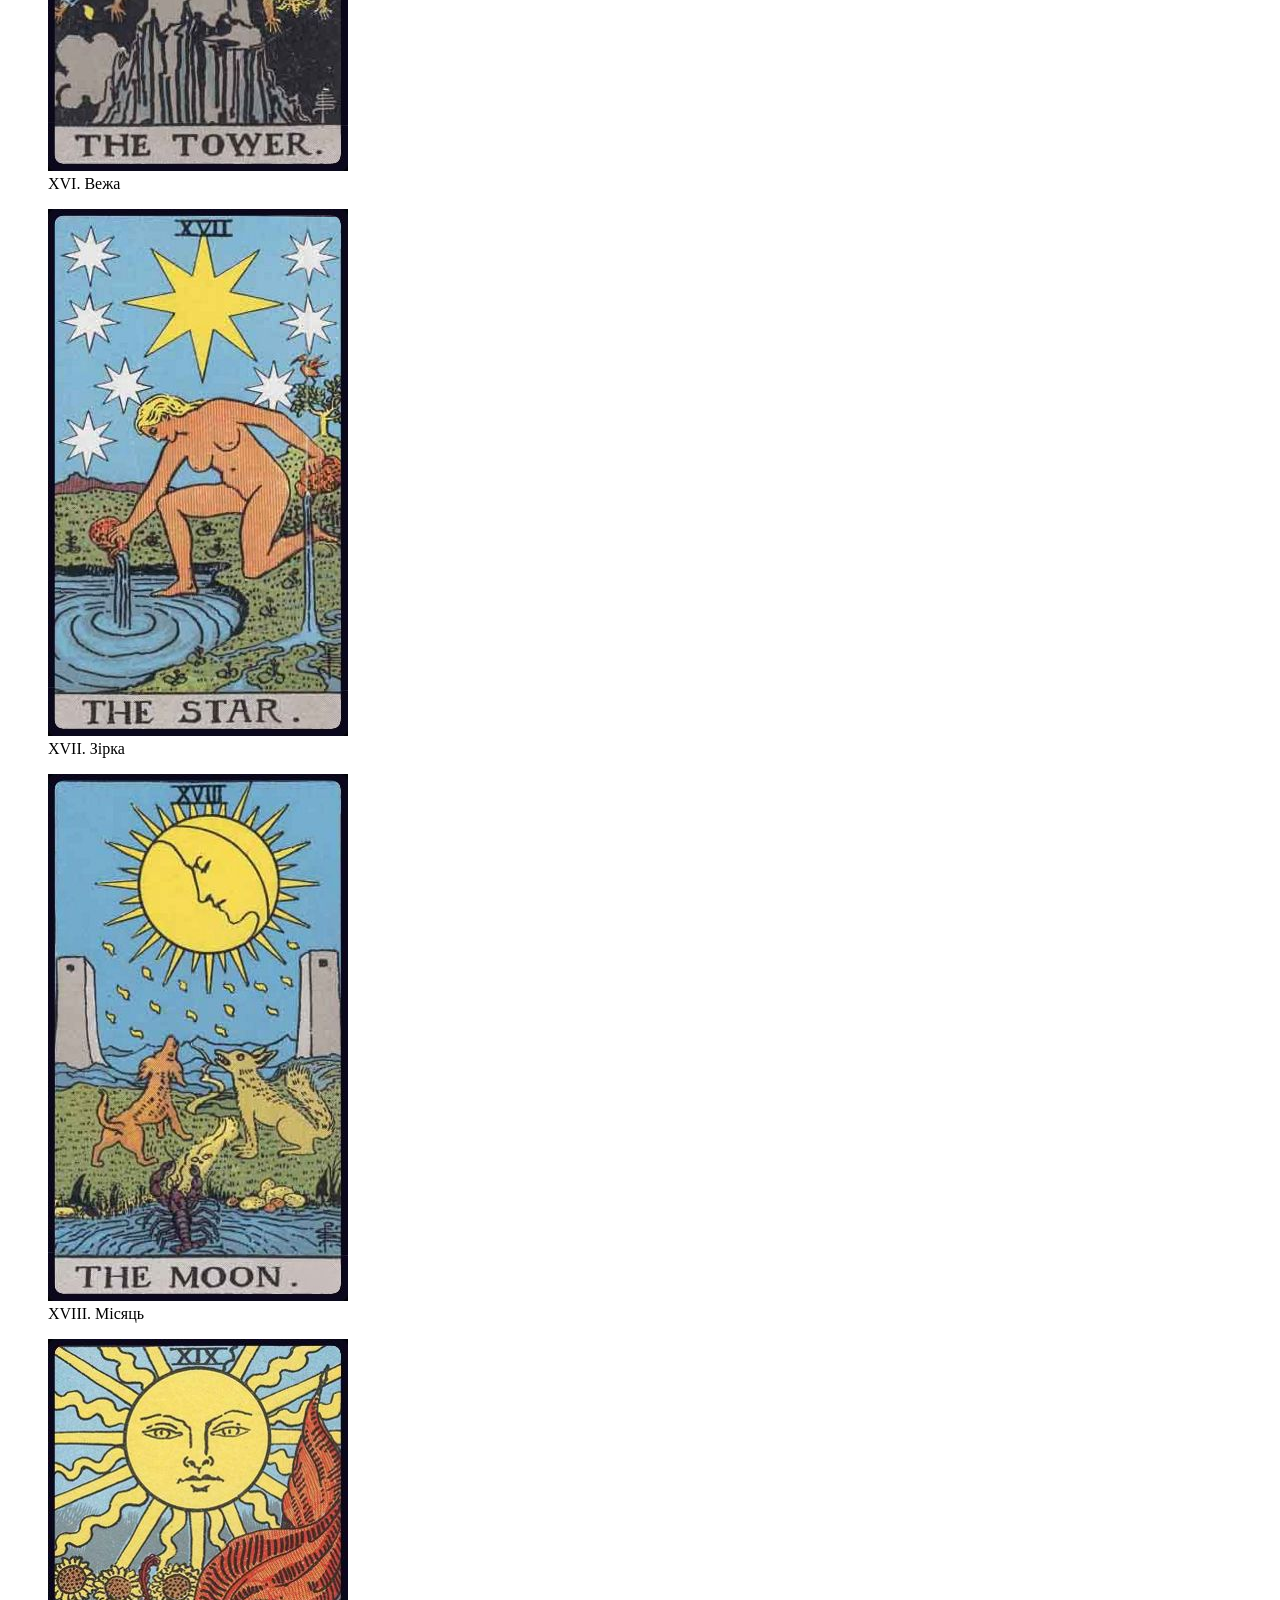
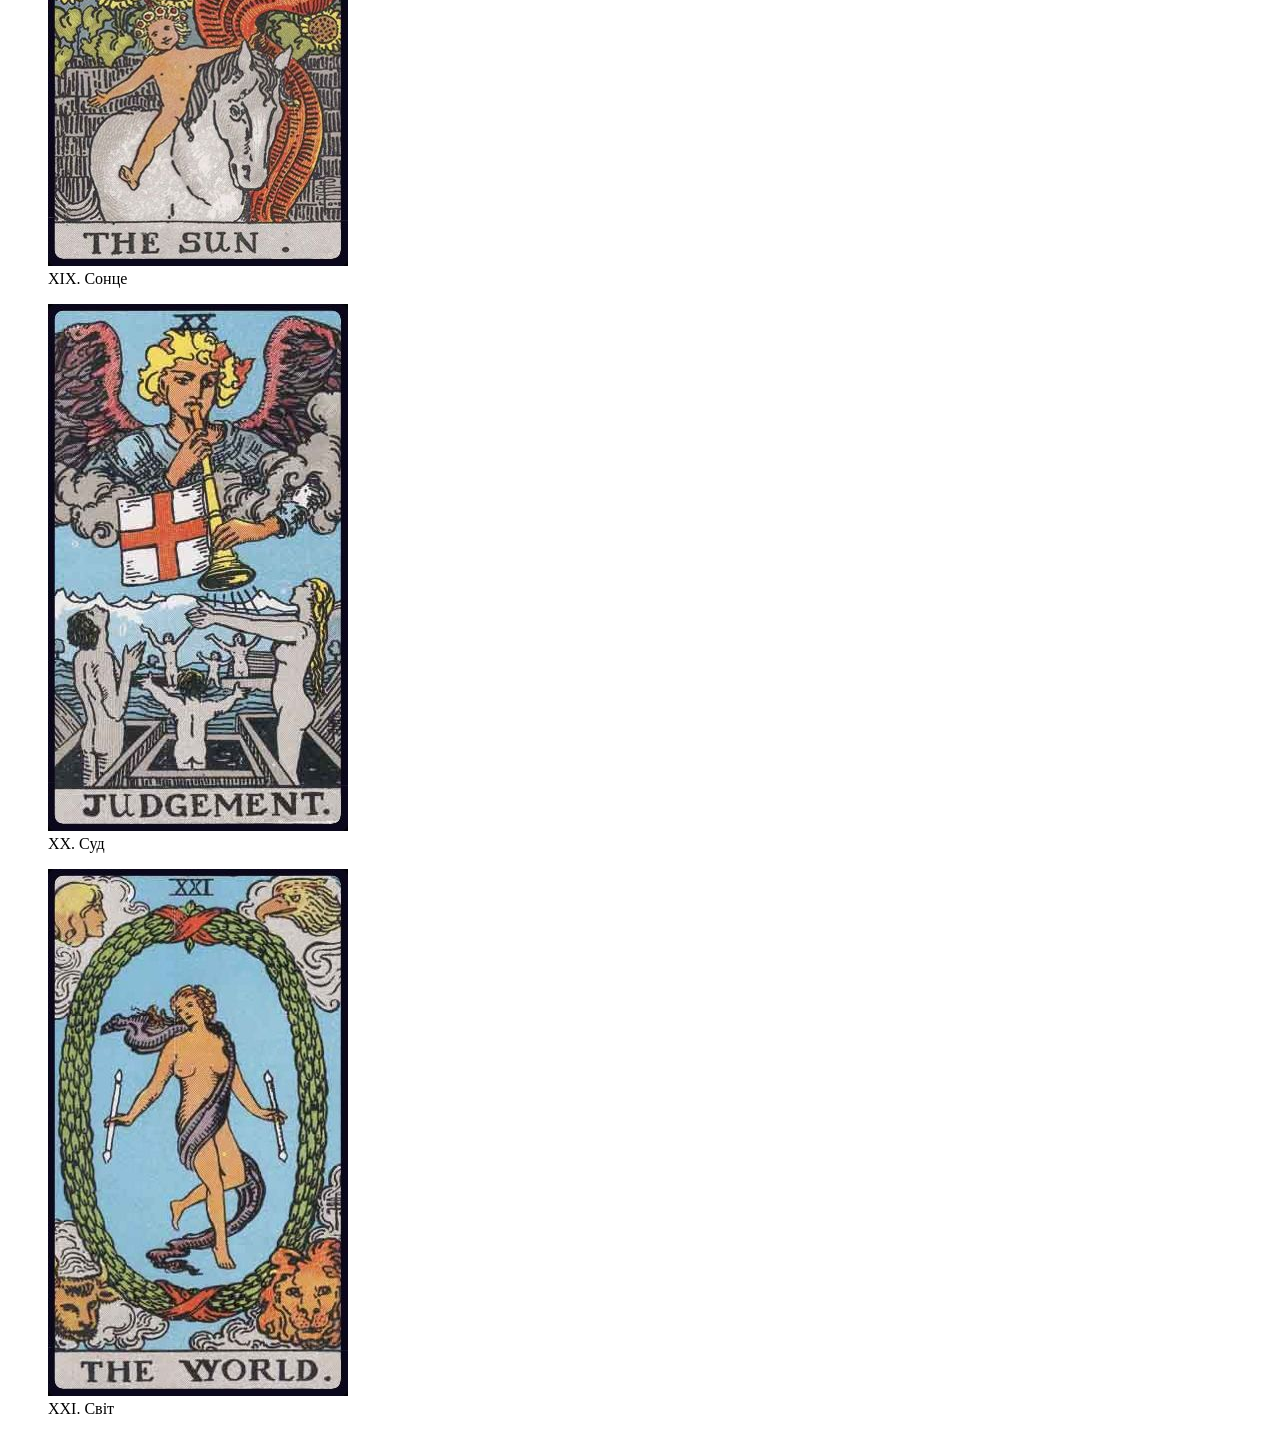
==== commit 9a9cc787: "Refactor: update gallery pages to use HTML5 semantic tags" ====
--- a/arcana.html
+++ b/arcana.html
@@ -7,108 +7,134 @@
 </head>
 <body class="gallery-page">
 
-    <nav>
-        <ul class="nav-list">
-            <li><a href="index.html">Головна</a></li>
-            <li><a href="arcana.html" style="color: #e94560;">Старші Аркани</a></li>
-            <li><a href="cups.html">Кубки</a></li>
-            <li><a href="swords.html">Мечі</a></li>
-            <li><a href="pentacles.html">Пентаклі</a></li>
-            <li><a href="wands.html">Жезли</a></li>
-        </ul>
-    </nav>
+    <header>
+        <nav>
+            <ul class="nav-list">
+                <li><a href="index.html">Головна</a></li>
+                <li><a href="arcana.html" style="color: #e94560;">Старші Аркани</a></li>
+                <li><a href="cups.html">Кубки</a></li>
+                <li><a href="swords.html">Мечі</a></li>
+                <li><a href="pentacles.html">Пентаклі</a></li>
+                <li><a href="wands.html">Жезли</a></li>
+            </ul>
+        </nav>
+    </header>
 
-    <h1 class="card-title">Старші Аркани</h1>
+    <main>
+        <h1 class="card-title">Старші Аркани</h1>
 
-    <div class="gallery-grid">
-        <div class="card">
-            <img src="Cards/00-TheFool.jpg" alt="Блазень">
-            <p>0. Блазень</p>
-        </div>
-        <div class="card">
-            <img src="Cards/01-TheMagician.jpg" alt="Маг">
-            <p>I. Маг</p>
-        </div>
-        <div class="card">
-            <img src="Cards/02-TheHighPriestess.jpg" alt="Верховна Жриця">
-            <p>II. Верховна Жриця</p>
-        </div>
-        <div class="card">
-            <img src="Cards/03-TheEmpress.jpg" alt="Імператриця">
-            <p>III. Імператриця</p>
-        </div>
-        <div class="card">
-            <img src="Cards/04-TheEmperor.jpg" alt="Імператор">
-            <p>IV. Імператор</p>
-        </div>
-        <div class="card">
-            <img src="Cards/05-TheHierophant.jpg" alt="Ієрофант">
-            <p>V. Ієрофант</p>
-        </div>
-        <div class="card">
-            <img src="Cards/06-TheLovers.jpg" alt="Закохані">
-            <p>VI. Закохані</p>
-        </div>
-        <div class="card">
-            <img src="Cards/07-TheChariot.jpg" alt="Колісниця">
-            <p>VII. Колісниця</p>
-        </div>
-        <div class="card">
-            <img src="Cards/08-Strength.jpg" alt="Сила">
-            <p>VIII. Сила</p>
-        </div>
-        <div class="card">
-            <img src="Cards/09-TheHermit.jpg" alt="Самітник">
-            <p>IX. Самітник</p>
-        </div>
-        <div class="card">
-            <img src="Cards/10-WheelOfFortune.jpg" alt="Колесо Фортуни">
-            <p>X. Колесо Фортуни</p>
-        </div>
-        <div class="card">
-            <img src="Cards/11-Justice.jpg" alt="Справедливість">
-            <p>XI. Справедливість</p>
-        </div>
-        <div class="card">
-            <img src="Cards/12-TheHangedMan.jpg" alt="Повішений">
-            <p>XII. Повішений</p>
-        </div>
-        <div class="card">
-            <img src="Cards/13-Death.jpg" alt="Смерть">
-            <p>XIII. Смерть</p>
-        </div>
-        <div class="card">
-            <img src="Cards/14-Temperance.jpg" alt="Помірність">
-            <p>XIV. Помірність</p>
-        </div>
-        <div class="card">
-            <img src="Cards/15-TheDevil.jpg" alt="Диявол">
-            <p>XV. Диявол</p>
-        </div>
-        <div class="card">
-            <img src="Cards/16-TheTower.jpg" alt="Вежа">
-            <p>XVI. Вежа</p>
-        </div>
-        <div class="card">
-            <img src="Cards/17-TheStar.jpg" alt="Зірка">
-            <p>XVII. Зірка</p>
-        </div>
-        <div class="card">
-            <img src="Cards/18-TheMoon.jpg" alt="Місяць">
-            <p>XVIII. Місяць</p>
-        </div>
-        <div class="card">
-            <img src="Cards/19-TheSun.jpg" alt="Сонце">
-            <p>XIX. Сонце</p>
-        </div>
-        <div class="card">
-            <img src="Cards/20-Judgement.jpg" alt="Суд">
-            <p>XX. Суд</p>
-        </div>
-        <div class="card">
-            <img src="Cards/21-TheWorld.jpg" alt="Світ">
-            <p>XXI. Світ</p>
-        </div>
-    </div>
+        <section class="gallery-grid">
+            <figure class="card">
+                <img src="Cards/00-TheFool.jpg" alt="Карта Таро: Блазень">
+                <figcaption>0. Блазень</figcaption>
+            </figure>
+            
+            <figure class="card">
+                <img src="Cards/01-TheMagician.jpg" alt="Карта Таро: Маг">
+                <figcaption>I. Маг</figcaption>
+            </figure>
+            
+            <figure class="card">
+                <img src="Cards/02-TheHighPriestess.jpg" alt="Карта Таро: Верховна Жриця">
+                <figcaption>II. Верховна Жриця</figcaption>
+            </figure>
+            
+            <figure class="card">
+                <img src="Cards/03-TheEmpress.jpg" alt="Карта Таро: Імператриця">
+                <figcaption>III. Імператриця</figcaption>
+            </figure>
+            
+            <figure class="card">
+                <img src="Cards/04-TheEmperor.jpg" alt="Карта Таро: Імператор">
+                <figcaption>IV. Імператор</figcaption>
+            </figure>
+            
+            <figure class="card">
+                <img src="Cards/05-TheHierophant.jpg" alt="Карта Таро: Ієрофант">
+                <figcaption>V. Ієрофант</figcaption>
+            </figure>
+            
+            <figure class="card">
+                <img src="Cards/06-TheLovers.jpg" alt="Карта Таро: Закохані">
+                <figcaption>VI. Закохані</figcaption>
+            </figure>
+            
+            <figure class="card">
+                <img src="Cards/07-TheChariot.jpg" alt="Карта Таро: Колісниця">
+                <figcaption>VII. Колісниця</figcaption>
+            </figure>
+            
+            <figure class="card">
+                <img src="Cards/08-Strength.jpg" alt="Карта Таро: Сила">
+                <figcaption>VIII. Сила</figcaption>
+            </figure>
+            
+            <figure class="card">
+                <img src="Cards/09-TheHermit.jpg" alt="Карта Таро: Самітник">
+                <figcaption>IX. Самітник</figcaption>
+            </figure>
+            
+            <figure class="card">
+                <img src="Cards/10-WheelOfFortune.jpg" alt="Карта Таро: Колесо Фортуни">
+                <figcaption>X. Колесо Фортуни</figcaption>
+            </figure>
+            
+            <figure class="card">
+                <img src="Cards/11-Justice.jpg" alt="Карта Таро: Справедливість">
+                <figcaption>XI. Справедливість</figcaption>
+            </figure>
+            
+            <figure class="card">
+                <img src="Cards/12-TheHangedMan.jpg" alt="Карта Таро: Повішений">
+                <figcaption>XII. Повішений</figcaption>
+            </figure>
+            
+            <figure class="card">
+                <img src="Cards/13-Death.jpg" alt="Карта Таро: Смерть">
+                <figcaption>XIII. Смерть</figcaption>
+            </figure>
+            
+            <figure class="card">
+                <img src="Cards/14-Temperance.jpg" alt="Карта Таро: Помірність">
+                <figcaption>XIV. Помірність</figcaption>
+            </figure>
+            
+            <figure class="card">
+                <img src="Cards/15-TheDevil.jpg" alt="Карта Таро: Диявол">
+                <figcaption>XV. Диявол</figcaption>
+            </figure>
+            
+            <figure class="card">
+                <img src="Cards/16-TheTower.jpg" alt="Карта Таро: Вежа">
+                <figcaption>XVI. Вежа</figcaption>
+            </figure>
+            
+            <figure class="card">
+                <img src="Cards/17-TheStar.jpg" alt="Карта Таро: Зірка">
+                <figcaption>XVII. Зірка</figcaption>
+            </figure>
+            
+            <figure class="card">
+                <img src="Cards/18-TheMoon.jpg" alt="Карта Таро: Місяць">
+                <figcaption>XVIII. Місяць</figcaption>
+            </figure>
+            
+            <figure class="card">
+                <img src="Cards/19-TheSun.jpg" alt="Карта Таро: Сонце">
+                <figcaption>XIX. Сонце</figcaption>
+            </figure>
+            
+            <figure class="card">
+                <img src="Cards/20-Judgement.jpg" alt="Карта Таро: Суд">
+                <figcaption>XX. Суд</figcaption>
+            </figure>
+            
+            <figure class="card">
+                <img src="Cards/21-TheWorld.jpg" alt="Карта Таро: Світ">
+                <figcaption>XXI. Світ</figcaption>
+            </figure>
+        </section>
+    </main>
+
 </body>
 </html>
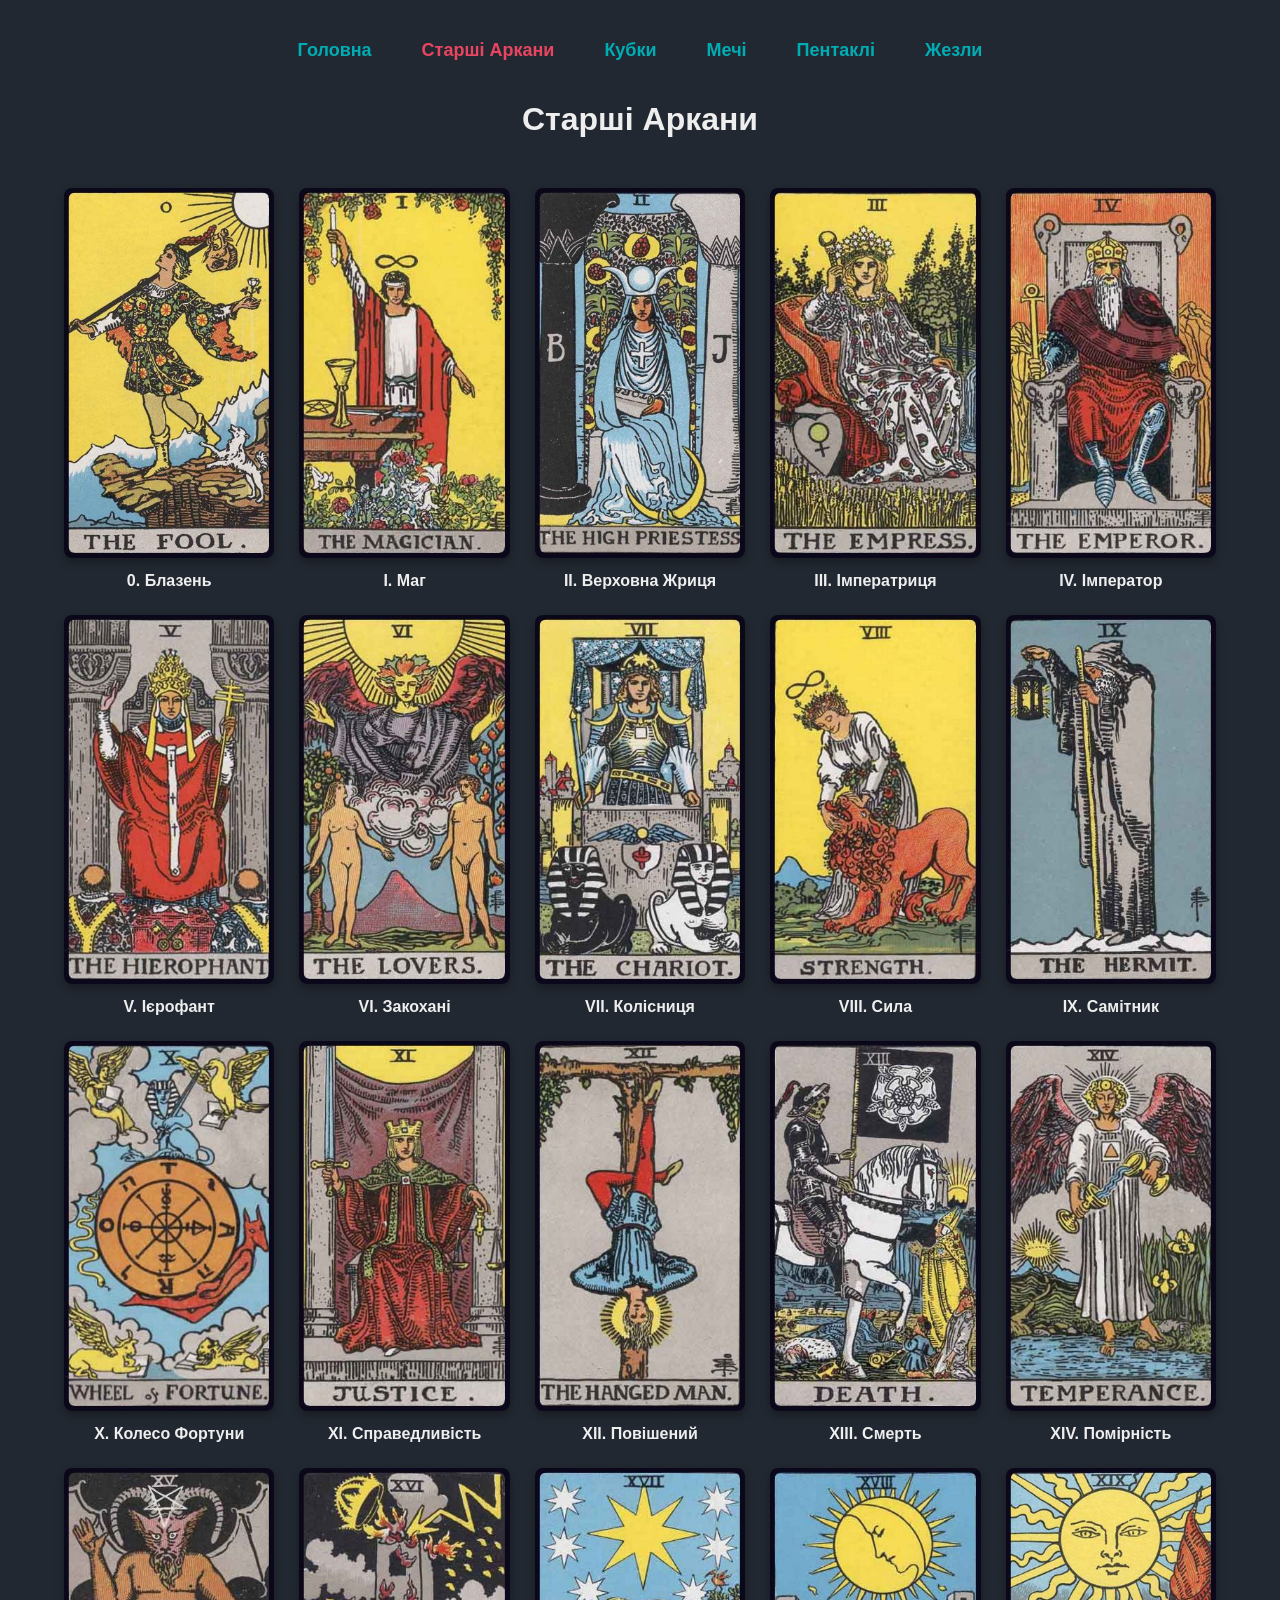
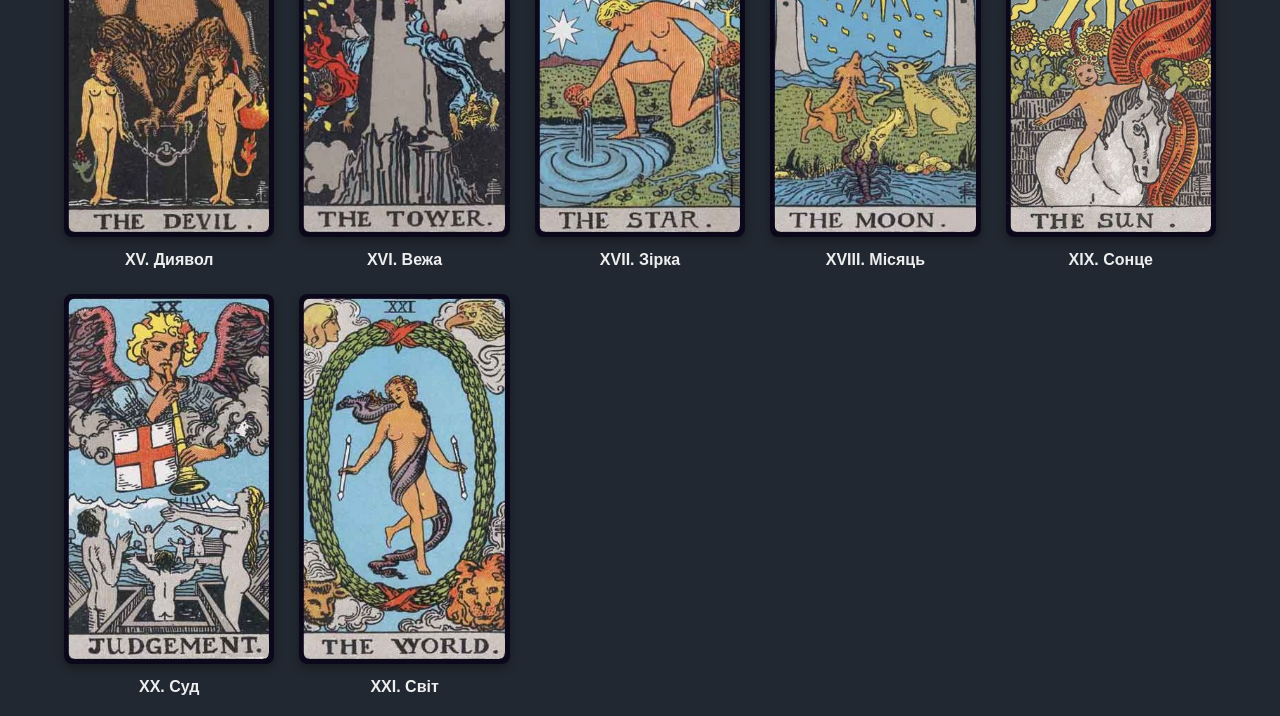
==== commit b6a810f4: "Fea: add css styles with more than 3 classes and 10 characteristics" ====
--- a/arcana.html
+++ b/arcana.html
@@ -4,6 +4,8 @@
     <meta charset="UTF-8">
     <meta name="viewport" content="width=device-width, initial-scale=1.0">
     <title>Старші Аркани - Галерея</title>
+
+    <link rel="stylesheet" href="style.css">
 </head>
 <body class="gallery-page">
 
--- a/style.css
+++ b/style.css
@@ -0,0 +1,175 @@
+/* ================= БАЗОВІ СТИЛІ ================= */
+body {
+    font-family: 'Segoe UI', Tahoma, Geneva, Verdana, sans-serif;
+    background-color: #222831; 
+    color: #EEEEEE;
+    margin: 0;
+}
+
+figure.card {
+    margin: 0;
+}
+
+/* ================= МАКЕТ ТА СТРУКТУРА ================= */
+body.home-page {
+    display: flex;
+    flex-direction: column;
+    min-height: 100vh;
+}
+
+body.home-page main {
+    display: flex;
+    flex-direction: column;
+    align-items: center;
+    width: 100%;
+}
+
+h1.card-title {
+    text-align: center;
+    color: #EEEEEE;
+    margin: 30px 0;
+}
+
+/* ================= НАВІГАЦІЯ ================= */
+.nav-list {
+    list-style: none;
+    margin: 30px 0 0 0;
+    padding: 0;
+    display: flex;
+    justify-content: center;
+    gap: 10px;
+}
+
+.nav-list a {
+    display: block;
+    padding: 10px 20px;
+    color: #00ADB5;
+    text-decoration: none;
+    font-weight: bold;
+    font-size: 18px;
+    border-radius: 8px;
+    transition: background-color 0.3s, color 0.3s;
+}
+
+.nav-list a:hover {
+    background-color: #00ADB5;
+    color: #ffffff;}
+
+.nav-list a:active {
+    background-color: #007a80;
+}
+
+/* ================= ФОРМА ТА КНОПКИ ================= */
+.container {
+    text-align: center;
+    background: #393E46;
+    padding: 30px;
+    border-radius: 15px;
+    box-shadow: 0 10px 30px rgba(0,0,0,0.5);
+    max-width: 500px;
+    width: 90%;
+    margin: 20px auto;
+}
+
+textarea {
+    width: 100%;
+    height: 100px;
+    margin-top: 15px;
+    padding: 10px;
+    box-sizing: border-box;
+    border-radius: 8px;
+    border: 1px solid #4e4e6a;
+    background: #36485E;
+    color: white;
+    font-size: 16px;
+    resize: none;
+}
+
+.buttons-group {
+    margin-top: 20px;
+    display: flex;
+    gap: 10px;
+    justify-content: center;
+    flex-wrap: wrap;
+}
+
+button {
+    padding: 10px 20px;
+    border: none;
+    border-radius: 5px;
+    cursor: pointer;
+    font-weight: bold;
+    transition: 0.3s;
+}
+
+.btn-main { background-color: #00ADB5; color: white; }
+.btn-secondary { background-color: #36485E; color: white; }
+
+button:hover { 
+    opacity: 0.8; 
+    transform: translateY(-2px); 
+}
+
+/* ================= ТАБЛИЦЯ ================= */
+.tarot-info-table {
+    width: 90%;
+    max-width: 800px;
+    margin: 40px auto;
+    border-collapse: collapse;
+    background-color: #393E46;
+    border-radius: 8px;
+    overflow: hidden;
+    box-shadow: 0 5px 15px rgba(0,0,0,0.3);
+}
+
+.tarot-info-table th {
+    background-color: #00ADB5;
+    padding: 12px;
+    text-align: left;
+}
+
+.tarot-info-table td {
+    padding: 12px;
+    border-bottom: 1px solid #222831;
+}
+
+.tarot-info-table tr:hover {
+    background-color: #4e5561;
+}
+
+/* ================= МЕДІА (ВІДЕО) ================= */
+.media-section {
+    text-align: center;
+    margin: 30px 0 50px 0;
+    width: 100%;
+}
+
+.media-section video {
+    max-width: 100%;
+    border-radius: 10px;
+}
+
+/* ================= ГАЛЕРЕЯ КАРТ ================= */
+.gallery-grid {
+    display: grid;
+    grid-template-columns: repeat(auto-fill, minmax(200px, 1fr));
+    gap: 25px;
+    padding: 20px;
+    width: 90%;
+    max-width: 1200px;
+    margin: 0 auto;
+    justify-content: center;
+}
+
+.card img {
+    width: 100%;
+    height: auto;
+    border-radius: 8px;
+    box-shadow: 0 4px 10px rgba(0,0,0,0.3);
+}
+
+.card figcaption {
+    text-align: center;
+    font-weight: bold;
+    margin-top: 10px;
+}
